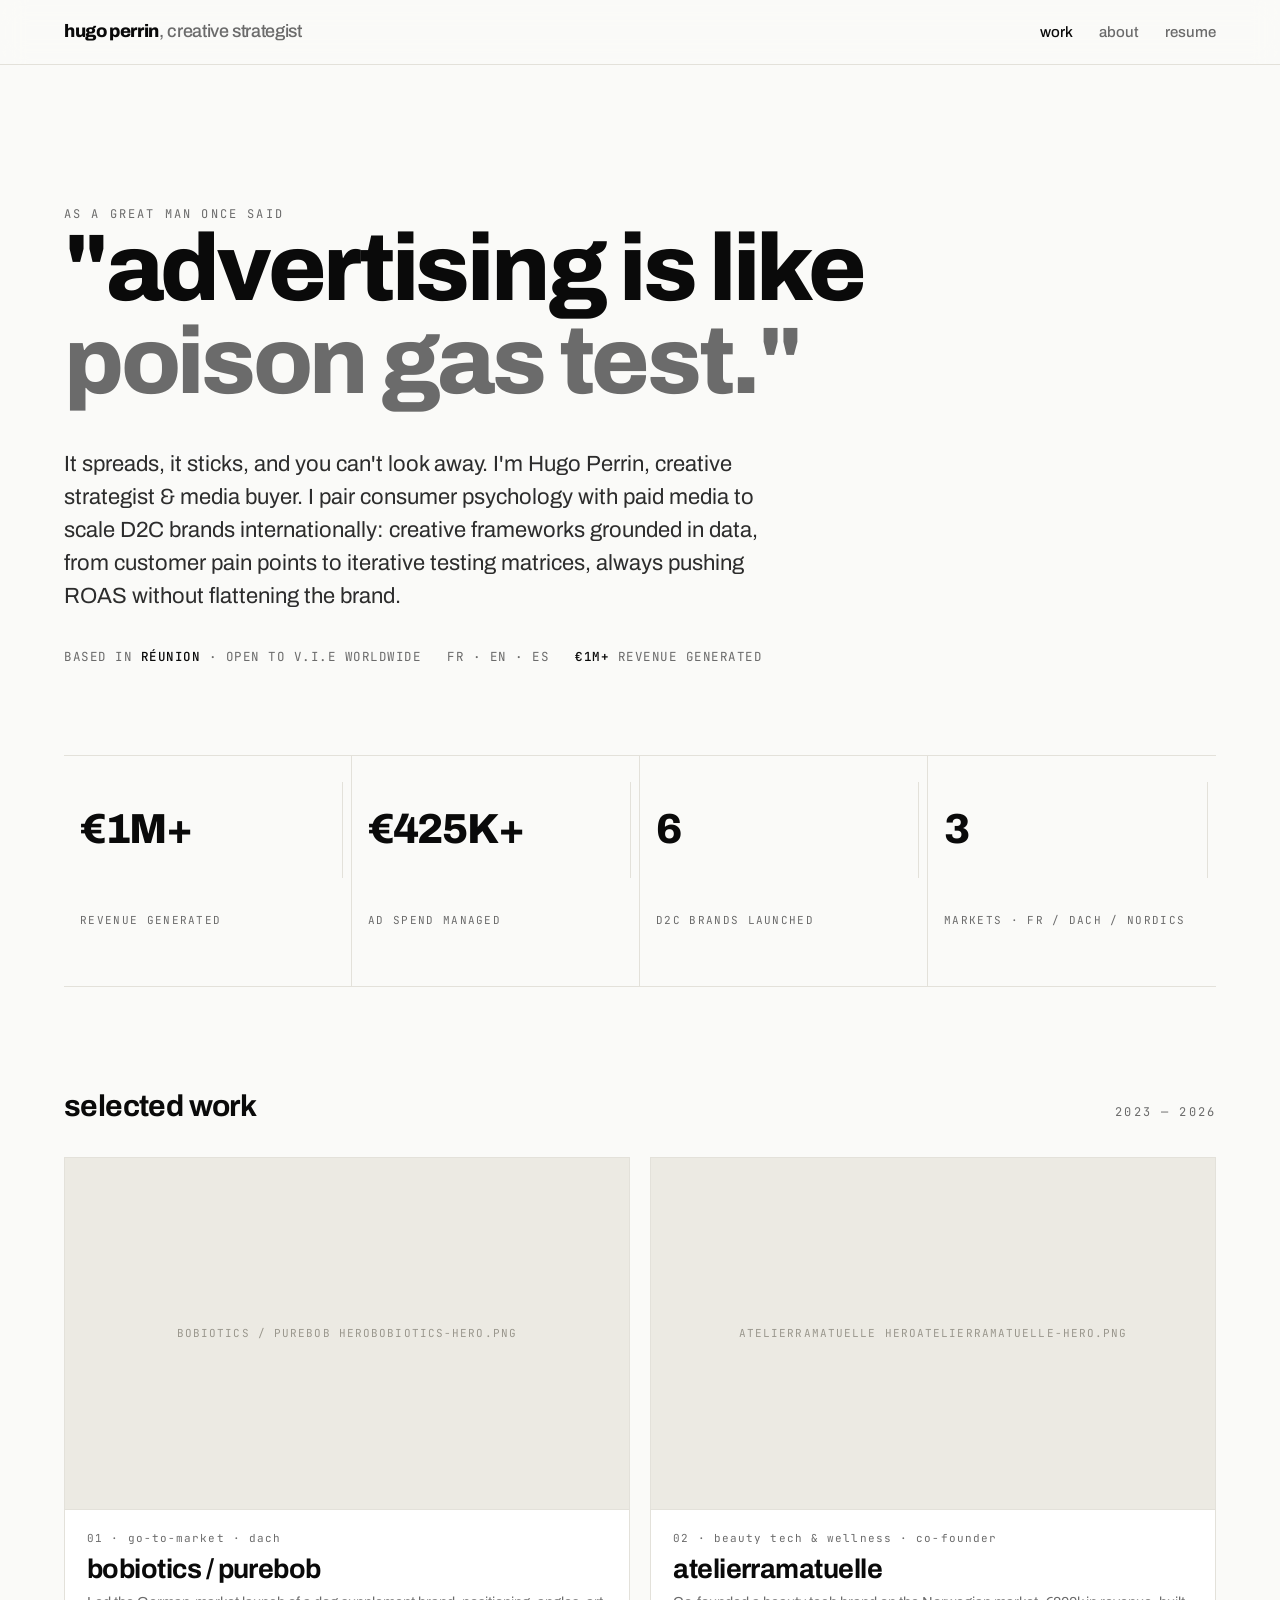
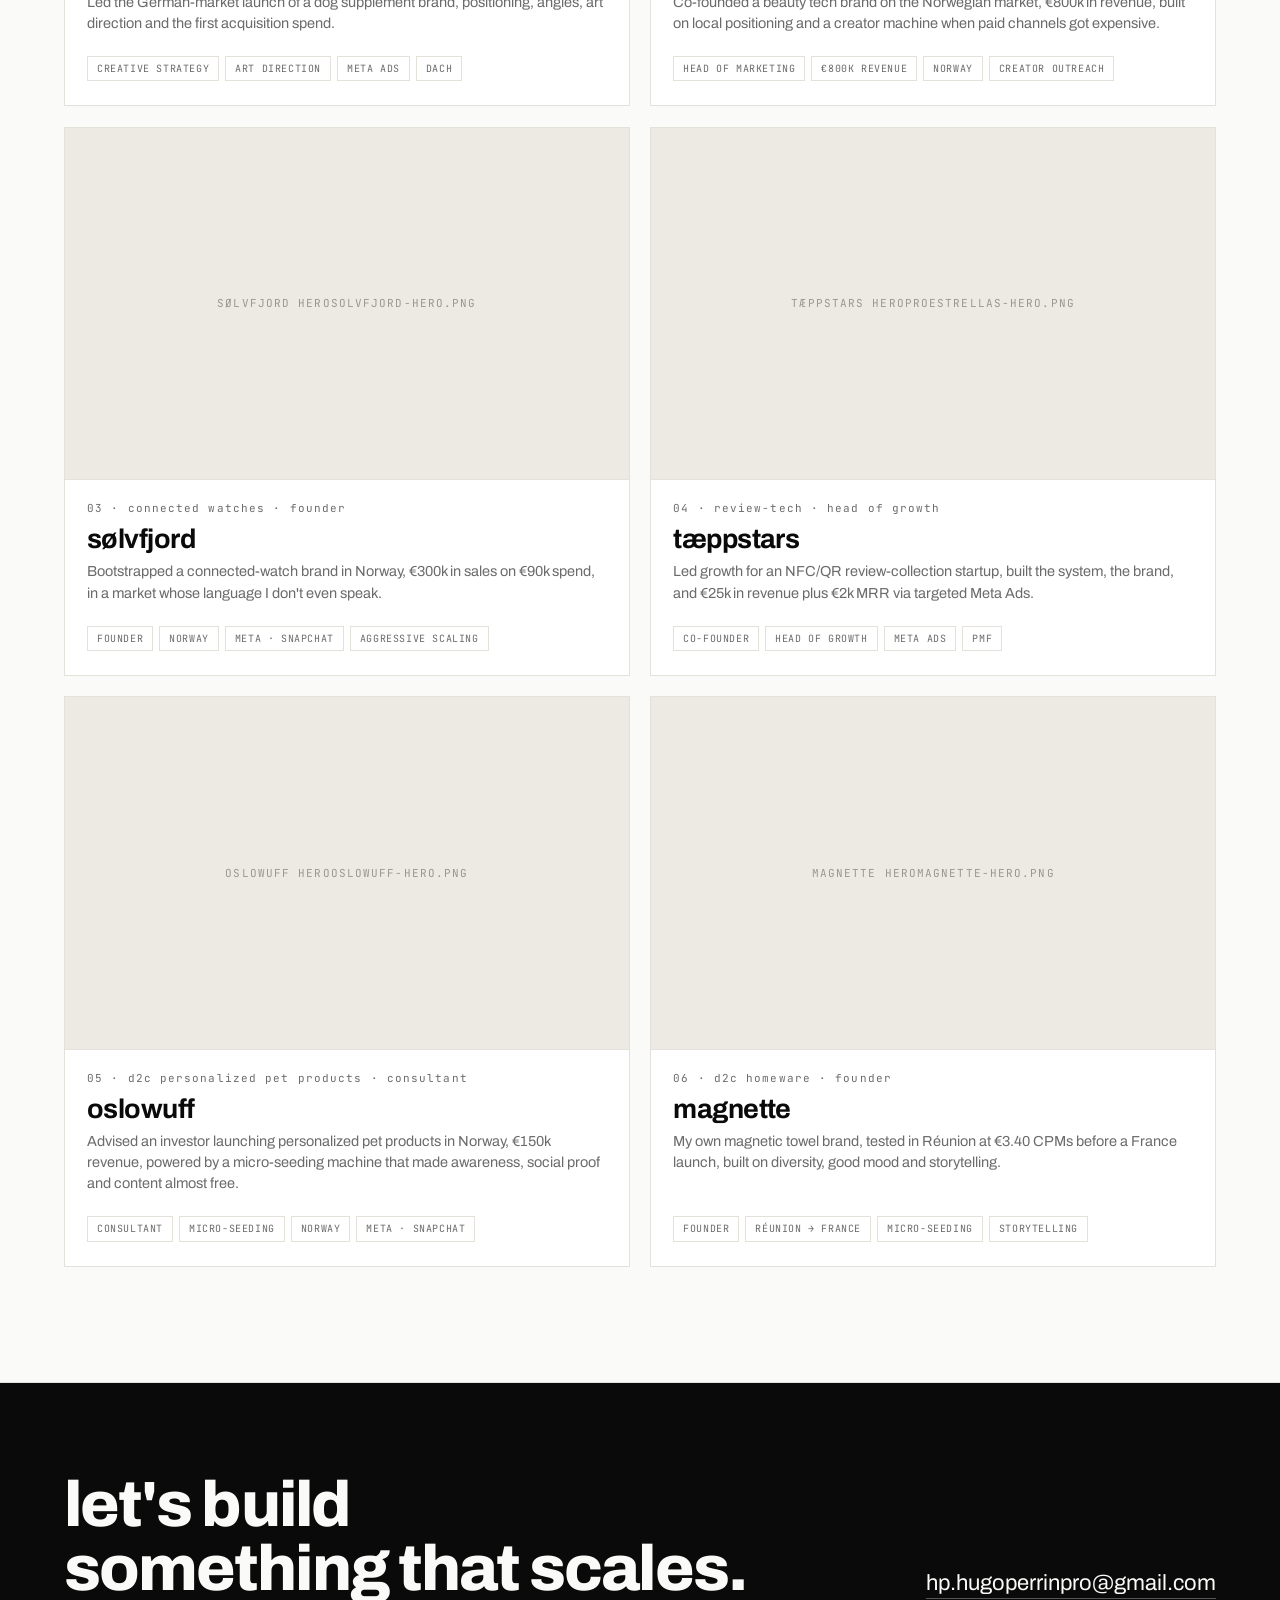
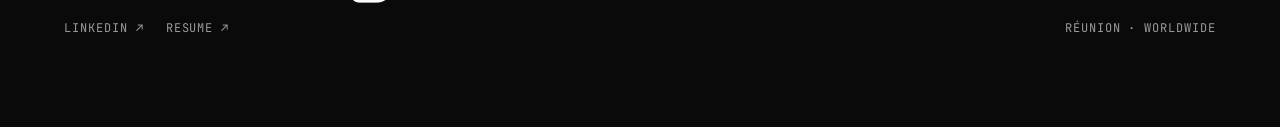
==== index.html @ 1e7cc7c2 "update index title" ====
<!DOCTYPE html>
<html lang="en">
<head>
<meta charset="UTF-8" />
<meta name="viewport" content="width=device-width, initial-scale=1" />
<title>hugo perrin, creative strategist</title>
<meta name="description" content="Hugo Perrin is a creative strategist and media buyer scaling D2C brands internationally, psychology-driven creative, paid social, and conversion." />
<link rel="preconnect" href="https://fonts.googleapis.com" />
<link rel="preconnect" href="https://fonts.gstatic.com" crossorigin />
<link href="https://fonts.googleapis.com/css2?family=Archivo:wght@400;500;600;700;800;900&family=Archivo+Narrow:wght@400;500;600;700&family=JetBrains+Mono:wght@400;500&display=swap" rel="stylesheet" />
<style>
  :root{
    --ink:#0a0a0a;
    --paper:#fafaf8;
    --white:#ffffff;
    --grey:#6b6b6b;
    --line:#e3e1da;
    --stone:#eceae3;
    --maxw:1280px;
    --pad:clamp(20px,5vw,72px);
  }
  *{box-sizing:border-box;margin:0;padding:0}
  html{scroll-behavior:smooth;-webkit-text-size-adjust:100%}
  body{
    background:var(--paper);
    color:var(--ink);
    font-family:'Archivo',system-ui,sans-serif;
    font-size:17px;
    line-height:1.55;
    -webkit-font-smoothing:antialiased;
    overflow-x:hidden;
  }
  a{color:inherit;text-decoration:none}
  img{display:block;max-width:100%}
  ::selection{background:var(--ink);color:var(--paper)}

  /* ---------- nav ---------- */
  header{
    position:sticky;top:0;z-index:50;
    background:rgba(250,250,248,.82);
    backdrop-filter:saturate(180%) blur(12px);
    border-bottom:1px solid var(--line);
  }
  nav{
    max-width:var(--maxw);margin:0 auto;
    padding:18px var(--pad);
    display:flex;align-items:baseline;justify-content:space-between;gap:24px;
  }
  .brand{
    font-weight:800;font-size:18px;letter-spacing:-.02em;text-transform:lowercase;
  }
  .brand span{color:var(--grey);font-weight:500}
  .navlinks{display:flex;gap:26px;font-size:15px;text-transform:lowercase;font-weight:500}
  .navlinks a{position:relative;color:var(--grey);transition:color .2s}
  .navlinks a:hover,.navlinks a.active{color:var(--ink)}
  .navlinks a::after{
    content:"";position:absolute;left:0;bottom:-4px;height:1.5px;width:0;background:var(--ink);transition:width .25s ease;
  }
  .navlinks a:hover::after{width:100%}

  /* ---------- shell ---------- */
  main{max-width:var(--maxw);margin:0 auto;padding:0 var(--pad)}
  .view{display:none;animation:fade .5s ease}
  .view.active{display:block}
  @keyframes fade{from{opacity:0;transform:translateY(8px)}to{opacity:1;transform:none}}

  .eyebrow{
    font-family:'JetBrains Mono',monospace;font-size:12px;letter-spacing:.18em;
    text-transform:uppercase;color:var(--grey);
  }

  /* ---------- home hero ---------- */
  .hero{padding:clamp(56px,11vw,140px) 0 clamp(40px,7vw,90px)}
  .hero h1{
    font-size:clamp(38px,7.4vw,104px);
    line-height:.98;letter-spacing:-.035em;font-weight:800;
    text-transform:lowercase;max-width:18ch;
  }
  .hero h1 em{font-style:normal;color:var(--grey)}
  .hero .sub{
    margin-top:clamp(24px,3vw,40px);max-width:54ch;
    font-size:clamp(17px,1.9vw,22px);color:#2c2c2c;line-height:1.5;font-weight:400;
  }
  .hero .meta{
    margin-top:34px;display:flex;flex-wrap:wrap;gap:10px 26px;
    font-family:'JetBrains Mono',monospace;font-size:12.5px;letter-spacing:.04em;color:var(--grey);
    text-transform:uppercase;
  }
  .hero .meta b{color:var(--ink);font-weight:500}

  /* ---------- stat band ---------- */
  .band{
    border-top:1px solid var(--line);border-bottom:1px solid var(--line);
    display:grid;grid-template-columns:repeat(4,1fr);
    margin:0 0 clamp(48px,8vw,96px);
  }
  .band div{padding:26px 8px 28px;border-right:1px solid var(--line)}
  .band div:last-child{border-right:0}
  .band .n{font-size:clamp(26px,3.4vw,42px);font-weight:800;letter-spacing:-.03em;line-height:1}
  .band .l{margin-top:8px;font-family:'JetBrains Mono',monospace;font-size:11px;letter-spacing:.12em;text-transform:uppercase;color:var(--grey)}
  @media(max-width:720px){.band{grid-template-columns:repeat(2,1fr)}.band div:nth-child(2){border-right:0}}

  /* ---------- work grid ---------- */
  .work-head{display:flex;align-items:baseline;justify-content:space-between;margin-bottom:28px;gap:20px;flex-wrap:wrap}
  .work-head h2{font-size:clamp(22px,3vw,30px);font-weight:700;text-transform:lowercase;letter-spacing:-.02em}
  .grid{
    display:grid;grid-template-columns:repeat(2,1fr);gap:clamp(14px,1.6vw,22px);
    padding-bottom:clamp(60px,9vw,120px);
  }
  .tile{
    position:relative;border:1px solid var(--line);background:var(--white);
    padding:0;overflow:hidden;cursor:pointer;transition:transform .35s cubic-bezier(.2,.7,.2,1),background .35s,color .35s,border-color .35s;
    display:flex;flex-direction:column;min-height:300px;
  }
  .tile:hover{background:var(--ink);color:var(--paper);transform:translateY(-4px);border-color:var(--ink)}
  .tile .thumb{
    aspect-ratio:16/10;width:100%;background:var(--stone);
    display:flex;align-items:center;justify-content:center;position:relative;overflow:hidden;
    border-bottom:1px solid var(--line);transition:border-color .35s;
  }
  .tile:hover .thumb{border-color:#222}
  .tile .thumb .ph{
    font-family:'JetBrains Mono',monospace;font-size:11px;letter-spacing:.1em;color:#9a978d;text-transform:uppercase;text-align:center;padding:14px;
  }
  .tile .thumb img{width:100%;height:100%;object-fit:cover}
  .tile .body{padding:20px 22px 24px;display:flex;flex-direction:column;gap:8px;flex:1}
  .tile .num{font-family:'JetBrains Mono',monospace;font-size:11px;letter-spacing:.1em;color:var(--grey);transition:color .35s}
  .tile:hover .num{color:#9a9a9a}
  .tile h3{font-size:clamp(20px,2.4vw,27px);font-weight:700;letter-spacing:-.02em;text-transform:lowercase;line-height:1.05}
  .tile p{font-size:14.5px;color:var(--grey);transition:color .35s;line-height:1.45}
  .tile:hover p{color:#bdbdbd}
  .tile .tags{margin-top:auto;display:flex;flex-wrap:wrap;gap:6px;padding-top:14px}
  .tile .tags span{
    font-family:'JetBrains Mono',monospace;font-size:10px;letter-spacing:.06em;text-transform:uppercase;
    border:1px solid var(--line);padding:4px 9px;color:var(--grey);transition:border-color .35s,color .35s;
  }
  .tile:hover .tags span{border-color:#3a3a3a;color:#cfcfcf}
  .tile .arrow{position:absolute;top:16px;right:18px;font-size:18px;opacity:0;transform:translate(-4px,4px);transition:.3s}
  .tile:hover .arrow{opacity:1;transform:none}
  @media(max-width:680px){.grid{grid-template-columns:1fr}}

  /* ---------- case study ---------- */
  .case{padding-top:clamp(28px,5vw,56px)}
  .back{font-family:'JetBrains Mono',monospace;font-size:12px;letter-spacing:.08em;text-transform:uppercase;color:var(--grey);display:inline-flex;gap:8px;align-items:center;margin-bottom:clamp(28px,4vw,48px)}
  .back:hover{color:var(--ink)}
  .case-tag{font-family:'JetBrains Mono',monospace;font-size:12px;letter-spacing:.16em;text-transform:uppercase;color:var(--grey)}
  .case h1{
    font-size:clamp(32px,5.6vw,72px);line-height:1.02;letter-spacing:-.03em;font-weight:800;
    text-transform:lowercase;margin:14px 0 0;max-width:20ch;
  }
  .case .lede{margin-top:24px;max-width:60ch;font-size:clamp(18px,2.1vw,23px);color:#2c2c2c;line-height:1.5}
  .plink{
    display:inline-block;font-weight:600;font-size:16px;text-transform:lowercase;letter-spacing:-.01em;
    border-bottom:1.5px solid var(--ink);padding-bottom:2px;transition:opacity .2s;
  }
  .plink:hover{opacity:.55}

  .case-hero{
    margin:clamp(36px,5vw,64px) 0;aspect-ratio:16/8;width:100%;
    background:var(--stone);border:1px solid var(--line);
    display:flex;align-items:center;justify-content:center;overflow:hidden;
  }
  .case-hero img{width:100%;height:100%;object-fit:cover}

  .facts{
    display:grid;grid-template-columns:1fr 1fr;gap:0;
    border-top:1px solid var(--ink);border-bottom:1px solid var(--ink);
    margin-bottom:clamp(40px,6vw,72px);
  }
  .facts .col{padding:28px 0}
  .facts .col:first-child{border-right:1px solid var(--line);padding-right:32px}
  .facts .col:last-child{padding-left:32px}
  .facts h4{font-family:'JetBrains Mono',monospace;font-size:11px;letter-spacing:.14em;text-transform:uppercase;color:var(--grey);margin-bottom:14px}
  .facts ul{list-style:none;display:flex;flex-direction:column;gap:9px}
  .facts li{font-size:16px;font-weight:500;padding-left:18px;position:relative}
  .facts li::before{content:"·";position:absolute;left:0;color:var(--grey)}
  @media(max-width:640px){
    .facts{grid-template-columns:1fr}
    .facts .col:first-child{border-right:0;border-bottom:1px solid var(--line);padding-right:0}
    .facts .col:last-child{padding-left:0}
  }

  .block{margin-bottom:clamp(44px,6vw,80px);max-width:74ch}
  .block .eyebrow{display:block;margin-bottom:16px}
  .block h2{font-size:clamp(24px,3.2vw,38px);font-weight:700;letter-spacing:-.02em;text-transform:lowercase;line-height:1.08;margin-bottom:18px;max-width:22ch}
  .block p{font-size:17px;color:#2f2f2f;margin-bottom:15px;line-height:1.62}
  .block p:last-child{margin-bottom:0}

  .pull{
    font-size:clamp(24px,3.6vw,44px);font-weight:800;letter-spacing:-.025em;line-height:1.08;
    text-transform:lowercase;margin:clamp(36px,5vw,64px) 0;max-width:24ch;
  }
  .pull .hl{background:linear-gradient(transparent 62%, #e7e3d6 62%)}
  .pull .pnote{display:block;margin-top:16px;font-family:'JetBrains Mono',monospace;font-size:12px;font-weight:400;letter-spacing:.06em;color:var(--grey);text-transform:lowercase}

  .metrics{
    display:grid;grid-template-columns:repeat(3,1fr);gap:0;margin:clamp(36px,5vw,64px) 0;
    border-top:1px solid var(--line);border-bottom:1px solid var(--line);
  }
  .metrics div{padding:30px 6px;border-right:1px solid var(--line)}
  .metrics div:last-child{border-right:0}
  .metrics .n{font-size:clamp(28px,4vw,52px);font-weight:800;letter-spacing:-.03em;line-height:1}
  .metrics .l{margin-top:10px;font-family:'JetBrains Mono',monospace;font-size:11px;letter-spacing:.1em;text-transform:uppercase;color:var(--grey)}
  @media(max-width:640px){.metrics{grid-template-columns:1fr}.metrics div{border-right:0;border-bottom:1px solid var(--line)}.metrics div:last-child{border-bottom:0}}

  /* media gallery */
  .gallery{display:grid;gap:clamp(12px,1.4vw,18px);margin:clamp(32px,4vw,56px) 0}
  .g2{grid-template-columns:1fr 1fr}
  .g3{grid-template-columns:repeat(3,1fr)}
  @media(max-width:640px){.g2,.g3{grid-template-columns:1fr}}

  /* creative sliders */
  .slider{margin:clamp(28px,4vw,48px) 0}
  .shead{display:flex;align-items:center;justify-content:space-between;margin-bottom:14px;gap:16px}
  .snav{display:flex;gap:8px}
  .snav button{
    width:38px;height:38px;border:1px solid var(--ink);background:transparent;color:var(--ink);
    font-size:16px;cursor:pointer;transition:background .2s,color .2s;line-height:1;
  }
  .snav button:hover{background:var(--ink);color:var(--paper)}
  .strack{
    display:flex;gap:clamp(12px,1.4vw,18px);overflow-x:auto;
    scroll-snap-type:x mandatory;scrollbar-width:none;-ms-overflow-style:none;
    padding-bottom:4px;
  }
  .strack::-webkit-scrollbar{display:none}
  .strack .slot{flex:0 0 auto;scroll-snap-align:start;min-height:0}
  .strack .slot.vid{width:min(280px,72vw)}
  .strack .slot.sq{width:min(400px,80vw)}
  .strack .slot.r45{width:min(340px,76vw)}
  .strack .slot.wide{width:min(560px,86vw)}
  .slot{
    background:var(--stone);border:1px solid var(--line);position:relative;overflow:hidden;
    display:flex;align-items:center;justify-content:center;min-height:200px;
  }
  .slot.vid{aspect-ratio:9/16}
  .slot.sq{aspect-ratio:1/1}
  .slot.r45{aspect-ratio:4/5}
  .slot.wide{aspect-ratio:16/9}
  .slot img,.slot video{width:100%;height:100%;object-fit:cover}
  .slot .ph{text-align:center;padding:18px;font-family:'JetBrains Mono',monospace;font-size:11px;letter-spacing:.08em;color:#908d83;text-transform:uppercase;line-height:1.6}
  .slot .ph .tag{display:inline-block;margin-top:10px;border:1px solid #cfccc2;padding:4px 10px;color:#7d7a70;border-radius:0}
  .slot .ph .play{font-size:30px;display:block;margin-bottom:6px;color:#b7b4aa}

  .quote{
    border-left:2px solid var(--ink);padding:6px 0 6px 26px;margin:clamp(32px,4vw,56px) 0;max-width:60ch;
    font-size:clamp(19px,2.3vw,26px);font-weight:600;letter-spacing:-.01em;line-height:1.32;font-style:italic;
  }
  .quote cite{display:block;margin-top:14px;font-style:normal;font-size:13px;font-weight:500;color:var(--grey);font-family:'JetBrains Mono',monospace;letter-spacing:.06em;text-transform:uppercase}

  .casenav{
    display:flex;justify-content:space-between;gap:16px;border-top:1px solid var(--line);
    padding:clamp(32px,4vw,52px) 0 clamp(56px,8vw,96px);margin-top:clamp(24px,4vw,48px);
  }
  .casenav a{font-weight:600;text-transform:lowercase;letter-spacing:-.01em;font-size:clamp(18px,2.4vw,26px);color:var(--grey);transition:color .2s}
  .casenav a:hover{color:var(--ink)}
  .casenav .lbl{display:block;font-family:'JetBrains Mono',monospace;font-size:10px;letter-spacing:.12em;text-transform:uppercase;color:var(--grey);margin-bottom:6px}
  .casenav a:last-child{text-align:right}

  /* ---------- about ---------- */
  .about{padding:clamp(40px,7vw,90px) 0 clamp(60px,9vw,120px);display:grid;grid-template-columns:1.4fr 1fr;gap:clamp(32px,6vw,80px)}
  @media(max-width:820px){.about{grid-template-columns:1fr}}
  .about h1{font-size:clamp(30px,5vw,58px);line-height:1.04;letter-spacing:-.03em;font-weight:800;text-transform:lowercase;margin-bottom:28px}
  .about p{font-size:17.5px;color:#2c2c2c;margin-bottom:16px;line-height:1.62;max-width:60ch}
  .about .side{font-family:'Archivo Narrow',sans-serif}
  .about .side h4{font-family:'JetBrains Mono',monospace;font-size:11px;letter-spacing:.14em;text-transform:uppercase;color:var(--grey);margin:26px 0 12px;border-top:1px solid var(--line);padding-top:18px}
  .about .side ul{list-style:none}
  .about .side li{font-size:15.5px;padding:5px 0;color:#2c2c2c;display:flex;justify-content:space-between;gap:12px}
  .about .side li span{color:var(--grey);font-size:13px}
  .portrait{aspect-ratio:4/5;background:var(--stone);border:1px solid var(--line);margin-bottom:20px;display:flex;align-items:center;justify-content:center}
  .portrait .ph{font-family:'JetBrains Mono',monospace;font-size:11px;letter-spacing:.08em;color:#908d83;text-transform:uppercase;text-align:center;padding:18px}

  /* ---------- footer ---------- */
  footer{border-top:1px solid var(--line);background:var(--ink);color:var(--paper)}
  .foot{max-width:var(--maxw);margin:0 auto;padding:clamp(48px,7vw,90px) var(--pad);display:flex;justify-content:space-between;align-items:flex-end;gap:30px;flex-wrap:wrap}
  .foot h3{font-size:clamp(30px,5vw,64px);font-weight:800;letter-spacing:-.03em;text-transform:lowercase;line-height:1}
  .foot a.mail{font-size:clamp(16px,2vw,22px);border-bottom:1px solid #555;padding-bottom:3px}
  .foot a.mail:hover{border-color:var(--paper)}
  .foot .fl{display:flex;gap:22px;font-family:'JetBrains Mono',monospace;font-size:12px;letter-spacing:.08em;text-transform:uppercase;color:#9a9a9a;margin-top:18px}
  .foot .fl a:hover{color:var(--paper)}
  .foot .col2{text-align:right}
  @media(max-width:600px){.foot .col2{text-align:left}}

  /* reveal */
  .reveal{opacity:0;transform:translateY(18px);transition:opacity .7s ease,transform .7s cubic-bezier(.2,.7,.2,1)}
  .reveal.in{opacity:1;transform:none}
  @media(prefers-reduced-motion:reduce){*{animation:none!important;transition:none!important}.reveal{opacity:1;transform:none}}
  :focus-visible{outline:2px solid var(--ink);outline-offset:3px}
</style>
</head>
<body>
<header>
  <nav>
    <a class="brand" href="#" data-go="home">hugo perrin<span>, creative strategist</span></a>
    <div class="navlinks">
      <a href="#" data-go="home" class="active">work</a>
      <a href="#" data-go="about">about</a>
      <a href="#" data-go="resume">resume</a>
    </div>
  </nav>
</header>

<main>
  <!-- ============ HOME ============ -->
  <section class="view active" id="home">
    <div class="hero">
      <p class="eyebrow reveal">as a great man once said</p>
      <h1 class="reveal">"advertising is like <em>poison gas test."</em></h1>
      <p class="sub reveal">It spreads, it sticks, and you can't look away. I'm Hugo Perrin, creative strategist & media buyer. I pair consumer psychology with paid media to scale D2C brands internationally: creative frameworks grounded in data, from customer pain points to iterative testing matrices, always pushing ROAS without flattening the brand.</p>
      <div class="meta reveal">
        <span>based in <b>réunion</b> · open to v.i.e worldwide</span>
        <span>fr · en · es</span>
        <span><b>€1m+</b> revenue generated</span>
      </div>
    </div>

    <div class="band reveal">
      <div><div class="n">€1M+</div><div class="l">revenue generated</div></div>
      <div><div class="n">€425K+</div><div class="l">ad spend managed</div></div>
      <div><div class="n">6</div><div class="l">d2c brands launched</div></div>
      <div><div class="n">3</div><div class="l">markets · fr / dach / nordics</div></div>
    </div>

    <div class="work-head reveal">
      <h2>selected work</h2>
      <span class="eyebrow">2023 — 2026</span>
    </div>

    <div class="grid" id="tileGrid"><!-- tiles injected --></div>
  </section>

  <!-- ============ CASE STUDY ============ -->
  <section class="view" id="case">
    <div class="case" id="caseInner"><!-- injected --></div>
  </section>

  <!-- ============ ABOUT ============ -->
  <section class="view" id="about">
    <div class="about">
      <div>
        <p class="eyebrow reveal">about</p>
        <h1 class="reveal">hi, i'm hugo. i make brands impossible to scroll past.</h1>
        <p class="reveal">I'm a creative strategist and media buyer who pairs consumer psychology with performance marketing to scale D2C brands internationally. Across six brands I've generated more than a million euros in revenue and managed more than €425k in ad spend on Meta, TikTok and Snapchat.</p>
        <p class="reveal">My method starts with the customer, not the creative. I map stages of awareness, dig into frustration points, then build iterative test matrices that tell me which angle, hook and format actually move the number. From there I handle the full chain, art direction, scriptwriting, copy adaptation to local codes, tracking setup, and the media buying itself.</p>
        <p class="reveal">I've launched into the French, DACH and Nordic markets, built Shopify stores from scratch, and co-founded companies from idea to product-market fit. I'm a French citizen under 29, fully eligible for the V.I.E program, and I'm looking for a mission with real autonomy, real budgets, and real ownership, anywhere in the world.</p>
        <p class="reveal">Off duty, I'm the same person: I travel (launching brands in markets whose language I don't speak is a travel story in itself), I switch between three languages daily, and I chase sport and strong sensations. The appetite for calculated risk is not a metaphor, it's how I do media buying too.</p>
      </div>
      <aside class="side reveal">
        <div class="portrait"><img src="images/portrait.jpg" alt="Hugo Perrin" onerror="this.replaceWith(window.__phEl('replace with photo','portrait.jpg',false))"></div>
        <h4>toolkit</h4>
        <ul>
          <li>meta ads <span>expert</span></li>
          <li>tiktok / snapchat <span>advanced</span></li>
          <li>creative strategy <span>expert</span></li>
          <li>tracking · capi <span>advanced</span></li>
          <li>shopify · cro <span>expert</span></li>
          <li>adobe · capcut <span>advanced</span></li>
          <li>midjourney · ai <span>advanced</span></li>
        </ul>
        <h4>languages</h4>
        <ul>
          <li>french <span>native</span></li>
          <li>english <span>fluent</span></li>
          <li>spanish <span>fluent</span></li>
        </ul>
        <h4>off duty</h4>
        <ul>
          <li>travel <span>worldwide</span></li>
          <li>sport <span>daily</span></li>
          <li>strong sensations <span>always</span></li>
        </ul>
        <h4>looking for</h4>
        <ul>
          <li>creative strategist <span>senior</span></li>
          <li>media buyer <span>paid social</span></li>
          <li>growth / e-com <span>v.i.e</span></li>
        </ul>
      </aside>
    </div>
  </section>

  <!-- ============ RESUME ============ -->
  <section class="view" id="resume">
    <div class="case" style="padding-bottom:clamp(60px,9vw,120px)">
      <p class="eyebrow reveal" style="margin-top:clamp(28px,5vw,56px)">resume</p>
      <h1 class="reveal" style="margin-bottom:8px">experience.</h1>
      <p class="lede reveal">The short version below, and the machine-readable one as a PDF.</p>

      <div class="reveal" style="display:flex;flex-wrap:wrap;gap:14px;margin-top:28px">
        <a href="resume.pdf" download style="border:1px solid var(--ink);padding:13px 22px;font-weight:600;font-size:15px;text-transform:lowercase;transition:background .2s,color .2s" onmouseover="this.style.background='var(--ink)';this.style.color='var(--paper)'" onmouseout="this.style.background='transparent';this.style.color='var(--ink)'">download pdf resume ↓</a>
        <a href="mailto:hp.hugoperrinpro@gmail.com" style="border:1px solid var(--line);padding:13px 22px;font-size:15px;color:var(--grey)">hp.hugoperrinpro@gmail.com</a>
        <a href="https://www.linkedin.com" target="_blank" rel="noopener" style="border:1px solid var(--line);padding:13px 22px;font-size:15px;color:var(--grey)">linkedin ↗</a>
      </div>

      <div id="resumeList" style="margin-top:clamp(36px,5vw,64px)"></div>

      <h2 style="font-size:clamp(22px,3vw,30px);font-weight:700;text-transform:lowercase;letter-spacing:-.02em;border-top:1px solid var(--ink);padding-top:28px;margin-top:24px">education</h2>
      <div class="facts" style="border-top:0;margin-top:18px">
        <div class="col">
          <h4>e-commerce mentoring · 2022–2023</h4>
          <p style="font-size:15.5px;color:#2f2f2f">Market research, competitive analysis and e-commerce strategy under an entrepreneur's guidance.</p>
        </div>
        <div class="col">
          <h4>bsc chemistry · 2018–2021</h4>
          <p style="font-size:15.5px;color:#2f2f2f">Université de La Réunion. Analytical rigor that still shapes how I read data.</p>
        </div>
      </div>
    </div>
  </section>
</main>

<footer>
  <div class="foot">
    <div>
      <h3>let's build<br/>something that scales.</h3>
      <div class="fl">
        <a href="https://www.linkedin.com" target="_blank" rel="noopener">linkedin ↗</a>
        <a href="#" data-go="resume">resume ↗</a>
      </div>
    </div>
    <div class="col2">
      <a class="mail" href="mailto:hp.hugoperrinpro@gmail.com">hp.hugoperrinpro@gmail.com</a>
      <div class="fl" style="justify-content:flex-end">
        <span>réunion · worldwide</span>
      </div>
    </div>
  </div>
</footer>

<script>
/* ---------------- DATA ---------------- */
const PROJECTS = [
  {
    id:"bobiotics",
    hero:"bobiotics-hero.png",
    imgFirst:true,
    imgRatio:"45",
    name:"bobiotics / purebob",
    tag:"go-to-market · dach",
    period:"mar 2026 — jun 2026",
    card:"Led the German-market launch of a dog supplement brand, positioning, angles, art direction and the first acquisition spend.",
    tags:["creative strategy","art direction","meta ads","dach"],
    role:["positioning & go-to-market","creative angles & scriptwriting","full art direction","copy adaptation (dach codes)","initial media buying"],
    deliverables:["market positioning","static & video ad creative","comparison-ad framework","localized copy (de / nl)","acquisition launch"],
    lede:"A clinically-formulated dog supplement brand had a strong product and zero foothold in Germany. I built the go-to-market that turned it into a market it could actually sell into.",
    problem:["Bobiotics makes anti-itch & allergy supplements for dogs, a category dominated by prescription drugs like Apoquel and cortisone. Entering the DACH and Benelux markets, the brand had a credible, vet-developed product but no positioning, no creative system and no acquisition engine.","The challenge wasn't awareness of the problem, every owner of an itchy dog knows the pain. It was convincing them that a natural supplement could replace what their vet prescribes."],
    insight:["The market was worth the fight: Germany is Europe's largest pet market, roughly 21% of households own a dog, and pet supplements are one of the fastest-growing segments, around 7-9% a year in value. The demand existed; the natural-alternative positioning didn't.","Dog owners weren't shopping for ingredients, they were exhausted by the cycle of expensive vet visits, side effects, and symptoms that always came back. The real lever was reframing the choice: not 'supplement vs. Nothing', but 'natural root-cause fix vs. Aggressive chemistry that only masks symptoms'.","That reframe became the spine of the whole creative system, most visibly in the comparison ads positioning Bobiotics directly against Apoquel and cortisone."],
    pull:"i positioned a supplement as <span class='hl'>the natural alternative to aggressive chemistry</span>, not as a 'nice to have'.",
    strategy:["I defined the positioning, then built a creative matrix across angles: the comparison play (vs. Apoquel / cortisone), the mechanism story (gut health → less itching), and the emotional relief angle (an owner who finally stopped worrying).","I handled full art direction on the visuals, adapted every line of copy to DACH and Dutch cultural codes, and deployed the initial acquisition budget to find the angles that scaled."],
    quote:{t:"Finally no more worrying about the constant scratching. The formula is vet-developed and actually affordable.",c:"Ad concept, testimonial angle, de market"},
    media:[
      {type:"video",url:"https://cdn.shopify.com/videos/c/o/v/b562e1a13408421ba2bfb1c995dfc2a6.mp4",label:"video creative 1",note:"video creative #1"},
      {type:"video",url:"https://cdn.shopify.com/videos/c/o/v/ba2e9b2903b842459b328be8d8649729.mp4",label:"video creative 2",note:"video creative #2"},
      {type:"video",file:"bobiotics-video-1.mp4",label:"Nowheretochange2-tu.mp4",note:"hook / pas video ad"},
      {type:"video",file:"bobiotics-video-2.mp4",label:"Pawcastv1-Full.mp4",note:"podcast-style ugc ad"},
      {type:"video",file:"bobiotics-video-3.mp4",label:"Animation Ad v2 h2.mp4",note:"motion / animation ad"},
      {type:"img",file:"bobiotics-1.png",label:"2302Comparison3.png",note:"comparison ad, vs cortisone (de)"},
      {type:"img",file:"bobiotics-2.png",label:"2302Comparison1-169.png",note:"comparison ad, vs apoquel (de)"},
      {type:"img",file:"bobiotics-3.png",label:"ComparisonSquare.png",note:"fresh-dry vs standard kibble"},
      {type:"img",file:"bobiotics-4.png",label:"Screenshot 10.00.21.png",note:"testimonial creative (de)"},
      {type:"img",file:"bobiotics-5.png",label:"Screenshot 10.01.05.png",note:"anti-itch benefits (nl)"},
      {type:"img",file:"bobiotics-6.png",label:"Westie.png",note:"key visual"}
    ],
    metrics:[["dach","market entry"],["3","core angles tested"],["full","art direction"]]
  },
  {
    id:"atelierramatuelle",
    hero:"atelierramatuelle-hero.png",
    name:"atelierramatuelle",
    tag:"beauty tech & wellness · co-founder",
    period:"jul 2023 — oct 2024",
    card:"Co-founded a beauty tech brand on the Norwegian market, €800k in revenue, built on local positioning and a creator machine when paid channels got expensive.",
    tags:["head of marketing","€800k revenue","norway","creator outreach"],
    role:["head of marketing & co-founder","norwegian market positioning","creator outreach & management","full-funnel paid social","awareness-based testing matrix"],
    deliverables:["brand & creative system","€300k+ paid social across 3 platforms","structured creator outreach operation","€30k influence campaigns","ugc sourcing pipeline"],
    lede:"I co-founded a beauty tech brand on the Norwegian market, hair styling electronics, massage devices and beauty accessories, and took it from an idea to €800k in revenue. When paid channels got expensive, I built the acquisition machine that didn't depend on them.",
    problem:["Paid social is a rising-cost game: every quarter the same euro buys less attention. And beauty tech is demo-driven, a curling hot-air dryer or a lighted makeup case has to be seen working to be wanted, which makes creative expensive to produce and competition fierce on every impression.","The challenge: how do you keep scaling when your main acquisition channels become expensive? We had to find acquisition methods that earned attention instead of renting it."],
    insight:["The market fundamentals were on our side: Norwegian online shoppers are among the world's biggest spenders, roughly €2,470 a year on average, and the 30-45 age bracket is the most active online buying group in the country. Exactly the beauty tech target.","The Norwegian beauty shelf splits in two: global premium imports at premium prices, or faceless drugstore products. Nobody owned the middle, a genuinely Norwegian, affordable option. That positioning became our edge: we weren't trying to outperform other brands creative-for-creative, we were the local, accessible choice in a market of expensive imports.","And our products were made for demonstration: a hair dryer with rotating sticks that curls as it dries, massage devices you can feel through the screen, a makeup case that lights up when it opens. Creators showing them at home, in Norwegian, made the positioning credible in a way no polished import campaign could imitate."],
    pull:"we didn't out-shout the big brands, we positioned as <span class='hl'>the affordable norwegian brand</span> they couldn't be.",
    strategy:["The catalog was deliberately demo-first: our top 3, the curling hair dryer, the massage device, and the lighted mirror makeup case, carried the brand, while we diversified around them with wigs, korean masks and makeup accessories to test new segments.","I built a structured creator outreach operation, identifying, contacting and managing Norwegian creators as a real acquisition channel, with briefs, deadlines and performance follow-up. €30k on influence campaigns plus continuous UGC sourcing. Paid stayed disciplined: my awareness-based testing matrix on Meta, TikTok and Snapchat kept the €300k+ budget accountable, the local positioning gave the ads their angle, creators gave them their proof, the matrix scaled what worked."],
    quote:{t:"€28,000 on Black Friday 2023 alone.",c:"AtelierRamatuelle, peak trading day"},
    media:[
      {type:"video",url:"https://cdn.shopify.com/videos/c/o/v/422aeef4762543b78379c34942121345.mp4",label:"video creative 1",note:"video creative #1"},
      {type:"video",url:"https://cdn.shopify.com/videos/c/o/v/e907e5a6ed534c9e9d2a4465d9448f72.mp4",label:"video creative 2",note:"video creative #2"},
      {type:"video",url:"https://cdn.shopify.com/videos/c/o/v/569798b85df745219343682a3ab40a63.mov",label:"video creative 3",note:"video creative #3"},
      {type:"video",url:"https://cdn.shopify.com/videos/c/o/v/a54a90c4521f4c4692f0f96245b2bcac.mp4",label:"video creative 4",note:"video creative #4"},
      {type:"img",file:"atelierramatuelle-1.png",label:"atelierramatuelle-1.png",note:"image creative #1"},
      {type:"img",file:"atelierramatuelle-2.png",label:"atelierramatuelle-2.png",note:"image creative #2"},
      {type:"img",file:"atelierramatuelle-3.png",label:"atelierramatuelle-3.png",note:"image creative #3"}
    ],
    metrics:[["€800K","revenue"],["€300K+","ad spend managed"],["€28K","black friday 2023"]]
  },
  {
    id:"solvfjord",
    hero:"solvfjord-hero.png",
    name:"sølvfjord",
    tag:"connected watches · founder",
    period:"feb 2023 — feb 2024",
    card:"Bootstrapped a connected-watch brand in Norway, €300k in sales on €90k spend, in a market whose language I don't even speak.",
    tags:["founder","norway","meta · snapchat","aggressive scaling"],
    role:["founder & creative strategist","market research & positioning","shopify store build","meta & snapchat acquisition","aggressive budget scaling"],
    deliverables:["norwegian market analysis","3 audience-specific product lines","localized store & copy (no)","image + short video ad system","klarna payment integration"],
    lede:"I bootstrapped a connected-watch brand in Norway on Meta and Snapchat ads, validating product-market fit, three audiences deep, in a market whose language I don't speak. €300k in sales on €90k of spend.",
    problem:["Global competition in connected watches gets fiercer every year, so positioning was everything. How do you find buyers for smartwatches when giants own the category? And how do you build a brand for customers you can't even talk to in their own language?","The market itself was the first strategic decision. Norway wasn't random: very few Norwegians have a shopping mall within 30 minutes of home, so most buying happens online, Norwegian online shoppers spend roughly €2,470 a year on average, among the highest in the world, with near-total internet penetration. Purchasing power per capita is among the world's strongest, the Norwegian krone was weak against the euro at the time, and after a full market analysis, I found no properly Norwegian smartwatch brand. A gap.","The language barrier turned out to be smaller than feared: Norwegian consumers are factual. Unlike French brands that lean on wordplay and humor, literal machine translations were enough to carry the message."],
    insight:["Product-market fit didn't come from one product, it came from three distinct audiences, each validated separately. Indestructible watches for adventurers and DIY-ers ('finally a watch that survives everything'). Kids' watches for parents who want a simple way to stay in touch with their children. And watches with built-in earbuds for young, sporty buyers who want to run without their phone.","The earbud watches brought genuine innovation to the market, the wow effect did real work. Adding Klarna (pay-in-installments) removed the last friction on a high-ticket impulse buy. And for the kids' line, simply testing image ads was enough to expose real, unserved demand."],
    pull:"i validated three product-market fits in a language i don't speak, with <span class='hl'>image ads that answer a problem.</span>",
    strategy:["The method was deliberately simple: validate each product-market fit with image ads that speak directly to one audience and one problem, backed by short videos showing the product in action. No overproduction, just message-market match.","I adapted the payment stack to the market (Klarna installments), launched on a small Meta Ads budget, and read the signals fast. The media buying was aggressive by design: the moment performance showed up, I doubled the budget, then multiplied it by 10 to ride the wave while it lasted."],
    quote:{t:"€8,000 in a single day, and a 10x ROAS held for several days straight in testing. That's the clearest scaling signal you can get.",c:"Sølvfjord, peak performance, Meta Ads"},
    media:[
      {type:"img",file:"solvfjord-1.png",label:"solvfjord-1.png",note:"best creative, indestructible line"},
      {type:"img",file:"solvfjord-2.png",label:"solvfjord-2.png",note:"best creative, kids' watches"},
      {type:"img",file:"solvfjord-3.png",label:"solvfjord-3.png",note:"best creative, earbud watches"},
      {type:"video",url:"https://cdn.shopify.com/videos/c/o/v/432f35a654f6493f87461d178cd6456d.mp4",label:"video creative 1",note:"video creative #1"},
      {type:"video",url:"https://cdn.shopify.com/videos/c/o/v/1345a260f0a043009c103f7741d1b0c8.mp4",label:"video creative 2",note:"video creative #2"},
      {type:"video",url:"https://cdn.shopify.com/videos/c/o/v/29af5b88dff343da8d341a2d53568a19.mp4",label:"video creative 3",note:"video creative #3"},
      {type:"video",url:"https://cdn.shopify.com/videos/c/o/v/8c3ee580decd4fecb2d7291d3642d3e6.mp4",label:"video creative 4",note:"video creative #4"}
    ],
    metrics:[["€8K","best single day"],["10x","roas in testing"],["3","product-market fits validated"]]
  },
  {
    id:"proestrellas",
    hero:"proestrellas-hero.png",
    name:"tæppstars",
    tag:"review-tech · head of growth",
    period:"feb 2025 — aug 2026",
    card:"Led growth for an NFC/QR review-collection startup, built the system, the brand, and €25k in revenue plus €2k MRR via targeted Meta Ads.",
    tags:["co-founder","head of growth","meta ads","pmf"],
    role:["head of growth","proprietary redirect system","brand identity","meta ads acquisition","field sales team"],
    deliverables:["nfc + qr hardware product","web redirection system","brand identity (multi-market)","meta ads campaigns","field sales operation"],
    lede:"I led growth for a startup reinventing how businesses collect customer reviews, physical NFC & QR plates, piloting the entire launch from product to €25k in revenue, €2k of monthly recurring revenue, and product-market-fit validation.",
    problem:["Local businesses know reviews drive customers, but getting them is a constant, manual struggle. We bet on a physical solution: a tap-to-review NFC/QR plate that makes leaving a Google review a three-second action.","Launching meant building everything at once, the hardware logic, the software behind it, the brand, the acquisition, and the proof that anyone would actually buy it."],
    insight:["The numbers behind brick-and-mortar customer behaviour are brutal: 97% of consumers read online reviews before choosing a local business, most start with Google reviews, and it takes about 10 reviews on average before someone trusts a business. Reviews aren't a nice-to-have, they're the storefront. Yet collecting them stays a manual, awkward struggle for most businesses.","The product sold best when the friction it removed was made visible, 'more reviews in two weeks than in a year'. The creative job was to dramatize the before/after, not explain the technology.","Across markets (Spain, Norway) the same insight held: sell the outcome, more reviews, more customers, not the NFC chip."],
    pull:"i sold the <span class='hl'>outcome, not the chip</span>, and validated pmf with a field sales team i built and led.<span class='pnote'>(pmf = product market fit)</span>",
    strategy:["The acquisition bet was to apply B2C direct-response principles to a B2B product. Business owners are real people: they scroll the same feeds as everyone else. So instead of classic B2B channels, we targeted them on social media with engaging, direct-response video ads, and that engine generated €25k in revenue and €2k of MRR in a few months.","Around it, I designed a proprietary web-redirection system and the full brand identity, and complemented the online engine with a field sales team I recruited and led, adding on-the-ground proof of demand to the numbers coming from the ads."],
    quote:{t:"I've received more reviews in two weeks than in a whole year. It's crazy, thank you!",c:"Irena, Valencia"},
    media:[
      {type:"video",file:"proestrellas-video-1.mp4",label:"VideoAd - Taeppstars.mp4",note:"video ad"},
      {type:"img",file:"proestrellas-1.png",label:"Image Ad - Taeppstars.png",note:"key ad, nfc plate (no)"},
      {type:"img",file:"proestrellas-2.png",label:"Product-Shockpresentation.png",note:"product presentation (es)"},
      {type:"img",file:"proestrellas-3.png",label:"muchasresenas.png",note:"testimonial creative (es)"}
    ],
    metrics:[["€25K","revenue in months"],["€2K","mrr generated"],["pmf","validated"]]
  },
  {
    id:"oslowuff",
    hero:"oslowuff-hero.png",
    imgRatio:"45",
    name:"oslowuff",
    tag:"d2c personalized pet products · consultant",
    period:"jan 2024 — dec 2024",
    card:"Advised an investor launching personalized pet products in Norway, €150k revenue, powered by a micro-seeding machine that made awareness, social proof and content almost free.",
    tags:["consultant","micro-seeding","norway","meta · snapchat"],
    role:["creative strategist (consultant)","market selection & positioning","micro-seeding & creator flow","meta & snapchat acquisition","product sourcing & pod integration","team building & management"],
    deliverables:["go-to-market strategy","micro-seeding operation (awareness · social proof · content)","meta + snapchat campaigns (€35k)","product sourcing via china-based agent","pod technical integration","3-person team (video editor · support · intern)"],
    lede:"I advised an investor who wanted to launch a personalized pet products brand in e-commerce. I steered him toward the Norwegian market, where I'd already built my previous successes, and managed strategy and acquisition end to end, generating €150k in revenue, powered by a micro-seeding machine that made awareness, social proof and content almost free.",
    problem:["Personalized products convert very well: their uniqueness opens up multiple marketing angles. But every order being unique means the operational chain, from fulfilment to creative diversification, has to hold up behind the promise, which meant selecting suppliers carefully while keeping the model sustainable for the brand.","The market was chosen deliberately: a country full of dog owners with strong online purchase behavior. The real question was how to build awareness and trust for an unknown brand without burning the budget on cold traffic."],
    insight:["The market did half the work: around 17% of Norwegian households own a dog, and Norwegian online shoppers are among the world's biggest spenders, averaging roughly €2,470 a year online, one of the highest figures globally. A country full of dog owners with deep online buying habits: exactly where an emotional, personalized product converts.","The cheapest creative is the one your customers make for you. By seeding personalized products to micro-creators and real dog owners, we got three assets in one, awareness in their communities, social proof for the funnel, and a constant stream of authentic content to feed the ads, at a fraction of production cost.","And talking to customers changed the way we positioned the product itself: one customer hung their doormat on the wall because it was too cute to walk on. That conversation revealed a whole new pocket of audience, people buying the mat as personalized decor, not as a doormat, and gave us a fresh angle to target."],
    pull:"our customers made the ads, carried the proof, and even found <span class='hl'>uses for the product we'd never imagined.</span>",
    strategy:["I built a micro-seeding flow as the acquisition engine's first layer: identifying micro-creators and dog-owner profiles, sending personalized products, and turning every delivery into content, reviews and reach, almost for free. That pipeline fed the paid layer: Meta and Snapchat campaigns (€35k) built on the emotional payoff of personalization, amplified by real customers' content.","I stayed close to the customers themselves, and when one hung the mat on a wall instead of the floor, we turned it into a new targeting angle: personalized home decor for dog lovers. On the supply side, I handled product sourcing through an agent based in China and managed the print-on-demand integration, so the fulfilment chain, from raw product to personalized order, scaled cleanly and kept its margins.","None of it ran solo: I built and managed a small team around the operation. I selected a video editor for the creative pipeline, hired a customer support agent through a structured selection process, and directed an intern who ran the day-to-day micro-seeding flow."],
    quote:{t:"It was so cute I didn't want to ruin the doormat, so I hung it on the wall.",c:"Customer conversation that opened a new audience"},
    quoteImg:{file:"oslowuff-3.png",note:"the doormat, hung on the wall"},
    media:[
      {type:"img",file:"oslowuff-1.png",label:"Alexis+DoormatOnside.png",note:"personalized doormat ad (no)"},
      {type:"img",file:"oslowuff-2.webp",label:"product creative",note:"product creative"},
      {type:"video",url:"https://cdn.shopify.com/videos/c/o/v/36bb7abc7f404476a3d0814c53669d8d.mp4",label:"video creative 1",note:"video creative #1"},
      {type:"video",url:"https://cdn.shopify.com/videos/c/o/v/20856b4b359d436abba8fb53e3203e28.mov",label:"video creative 2",note:"video creative #2"},
      {type:"video",url:"https://cdn.shopify.com/videos/c/o/v/267cbfaae35645f89fd46b26f13883a1.mov",label:"video creative 3",note:"video creative #3"},
      {type:"video",url:"https://cdn.shopify.com/videos/c/o/v/eb3bec541330405e80aac4ae3ac99ff4.mov",label:"video creative 4",note:"video creative #4"}
    ],
    metrics:[["€150K","revenue"],["€35K","ad spend · meta / snap"],["~free","awareness · proof · content"]]
  },
  {
    id:"magnette",
    hero:"magnette-hero.png",
    imgRatio:"45",
    name:"magnette",
    link:"https://laserviettemagnette.fr",
    tag:"d2c homeware · founder",
    period:"2026",
    card:"My own magnetic towel brand, tested in Réunion at €3.40 CPMs before a France launch, built on diversity, good mood and storytelling.",
    tags:["founder","réunion → france","micro-seeding","storytelling"],
    role:["founder","brand & identity","shopify store","creative & acquisition","field selling & customer research"],
    deliverables:["brand identity","shopify store","micro-seeding operation","collaborative ugc posts","go-to-market réunion → france"],
    lede:"My own magnetic towel brand, currently live. A brand I'm building from the ground up, applying everything learned from the brands before it, with a vision built on diversity, good mood and storytelling.",
    problem:["France is a great market: sophisticated, highly competitive, with remarkably loyal buyers, and around €160b a year in online consumer purchases. But advertising costs keep rising: CPMs run around €6.80 in France versus roughly €3.40 in Réunion.","So I shifted the test to Réunion Island, a growing e-commerce scene with very low CPMs and no seasonality, where I could build awareness, social proof and content from scratch."],
    insight:["Cheap CPMs naturally led the test to Réunion: product-market fit validation on a French-speaking market, without burning the budget, and without being watched by competitors before the real launch. Réunion was the perfect testing ground: validate PMF cheap, build the creative library, then move to France, where no similar brand exists for this kind of product. The odds were on our side.","Like Oslowuff, I used micro-seeding to get awareness and free content, and it worked: one seeded post went viral with more than 400k views."],
    pull:"i test where it's cheap and launch where it counts: <span class='hl'>réunion first, france next.</span>",
    strategy:["To support digital sales, I also sold on the beach market, making content for the brand at the same time, building credibility, and talking with customers right after the sale to understand their real motivation for buying.","The micro-seeding brought excellent content from UGC creators building their portfolios. We boosted their posts to grow their reach too, and published as collaborative posts, which gave us two things at once: stronger social proof from a third-party account, and visibility for the brand."],
    quote:{t:"One seeded post went viral: 400,000+ views, almost for free.",c:"Magnette, micro-seeding, 2026"},
    media:[
      {type:"img",file:"magnette-1.png",label:"Image Ad- Magiskhand.png",note:"image ad creative"},
      {type:"video",url:"https://cdn.shopify.com/videos/c/o/v/7cafd6face6847cc8c4aca0a492c4d77.mp4",label:"video creative 1",note:"video creative #1"},
      {type:"video",url:"https://cdn.shopify.com/videos/c/o/v/7b1cc8cab925406ba1afe4407f60e9a2.mp4",label:"video creative 2",note:"video creative #2"},
      {type:"video",url:"https://cdn.shopify.com/videos/c/o/v/0f63b72fed0a4c9f957413210396404b.mp4",label:"video creative 3",note:"video creative #3"},
      {type:"video",url:"https://cdn.shopify.com/videos/c/o/v/d3f08960e1244de5aed9ca05b535e8ec.mp4",label:"video creative 4",note:"video creative #4"},
      {type:"video",url:"https://cdn.shopify.com/videos/c/o/v/26a851ca9cfd43bdbac4f86b2bf4f547.mov",label:"video creative 5",note:"video creative #5"},
      {type:"note",file:"magnette-2.png",label:"magnette-2.png",note:"seeded ugc content · beach market shots"}
    ],
    metrics:[["€3.40","cpm réunion vs €6.80 france"],["400K+","views on one seeded post"],["€160B","french e-commerce market"]]
  }
];

const RESUME = [
  {role:"creative strategist & media buyer",org:"bobiotics / purebob",date:"mar 2026 — jun 2026",desc:"Led the German-market go-to-market for a dog supplement brand: positioning, creative angles, full art direction, DACH copy adaptation and initial acquisition spend."},
  {role:"head of growth",org:"tæppstars",date:"feb 2025 — aug 2026",desc:"NFC/QR review-collection startup. Built a proprietary redirect system and brand, drove €25k revenue and €2k MRR via Meta Ads, recruited and led a field sales team to validate PMF."},
  {role:"creative strategist (consultant)",org:"oslowuff",date:"jan 2024 — dec 2024",desc:"Personalized pet products D2C brand on the Norwegian market. Built a micro-seeding creator flow for near-free awareness, social proof and content, ran Meta & Snapchat acquisition (€35k), sourced products via a China-based agent and integrated print-on-demand. Built and managed a 3-person team (video editor, customer support, micro-seeding intern). €150k revenue."},
  {role:"co-founder & head of marketing",org:"atelierramatuelle",date:"jul 2023 — oct 2024",desc:"Beauty tech brand on the Norwegian market, from idea to €800k revenue. Positioned as the affordable Norwegian option, built a structured creator outreach operation, and managed €300k+ ad spend across Meta/TikTok/Snapchat with an awareness-based testing matrix. €28k on Black Friday 2023."},
  {role:"founder & creative strategist",org:"sølvfjord",date:"feb 2023 — feb 2024",desc:"Connected-watch brand. Full e-commerce chain, Shopify build, branding, Meta & Snapchat acquisition. €300k sales on €90k spend, with ROAS/CPA optimization and CRO."}
];

/* ---------------- RENDER ---------------- */
const $ = s=>document.querySelector(s);
const IMG = "images/";
function ph(txt,label){return `<div class="ph">${txt}<span class="tag">${label}</span></div>`;}
const slotMarkup = (m,imgCls)=>{
  const cls = m.type==="video" ? "slot vid" : (m.type==="note" ? "slot wide" : "slot "+(imgCls||"sq"));
  const src = m.url || (m.file ? IMG+m.file : null);
  if(m.type==="video"){
    const inner = src
      ? `<video src="${src}" controls muted loop playsinline preload="metadata" onerror="this.replaceWith(window.__phEl('${m.note.replace(/'/g,"\\'")}','${m.label.replace(/'/g,"\\'")}',true))"></video>`
      : `<div class="ph"><span class="play">▶</span>${m.note}<span class="tag">${m.label}</span></div>`;
    return `<div class="${cls}">${inner}</div>`;
  }
  // img or note → both try to load an image, fall back to a labeled placeholder
  const fallbackTxt = m.note;
  const inner = src
    ? `<img src="${src}" alt="${m.note.replace(/"/g,'')}" onerror="this.replaceWith(window.__phEl('${m.note.replace(/'/g,"\\'")}','${m.label.replace(/'/g,"\\'")}',false))">`
    : `<div class="ph">${fallbackTxt}<span class="tag">${m.label}</span></div>`;
  return `<div class="${cls}">${inner}</div>`;
};
// builds a placeholder element when an image is missing
window.__phEl = (txt,label,isVideo)=>{
  const d = document.createElement("div");
  d.className = "ph";
  d.innerHTML = (isVideo?'<span class="play">▶</span>':'') + txt + '<span class="tag">'+label+'</span>';
  return d;
};

function buildTiles(){
  const g = $("#tileGrid");
  g.innerHTML = PROJECTS.map((p,i)=>{
    const heroFile = p.hero;
    const thumb = `<img src="${IMG}${heroFile}" alt="${p.name}" onerror="this.replaceWith(window.__phEl('${p.name} hero','${heroFile}',false))">`;
    return `
    <a class="tile reveal" data-case="${p.id}" href="#${p.id}">
      <span class="arrow">↗</span>
      <div class="thumb">${thumb}</div>
      <div class="body">
        <span class="num">0${i+1} · ${p.tag}</span>
        <h3>${p.name}</h3>
        <p>${p.card}</p>
        <div class="tags">${p.tags.map(t=>`<span>${t}</span>`).join("")}</div>
      </div>
    </a>`;}).join("");
}

function buildResume(){
  $("#resumeList").innerHTML = RESUME.map(r=>`
    <div class="reveal" style="border-top:1px solid var(--line);padding:24px 0;display:grid;grid-template-columns:1fr 2fr;gap:20px">
      <div>
        <div style="font-weight:700;font-size:18px;letter-spacing:-.01em;text-transform:lowercase">${r.role}</div>
        <div style="font-family:'JetBrains Mono',monospace;font-size:12px;letter-spacing:.06em;color:var(--grey);text-transform:uppercase;margin-top:6px">${r.org}</div>
        <div style="font-family:'JetBrains Mono',monospace;font-size:11px;color:var(--grey);margin-top:4px">${r.date}</div>
      </div>
      <p style="font-size:15.5px;color:#2f2f2f;line-height:1.6">${r.desc}</p>
    </div>`).join("");
}

function buildCase(id){
  const i = PROJECTS.findIndex(p=>p.id===id);
  const p = PROJECTS[i];
  const prev = PROJECTS[(i-1+PROJECTS.length)%PROJECTS.length];
  const next = PROJECTS[(i+1)%PROJECTS.length];
  const imgCls = p.imgRatio==="45" ? "r45" : "sq";
  const vids = p.media.filter(m=>m.type==="video");
  const imgs = p.media.filter(m=>m.type==="img");
  const notes = p.media.filter(m=>m.type==="note");

  const slider=(items,label)=>`
    <div class="slider">
      <div class="shead"><p class="eyebrow" style="margin:0">${label}</p>
        <div class="snav"><button data-dir="-1" aria-label="previous">←</button><button data-dir="1" aria-label="next">→</button></div>
      </div>
      <div class="strack">${items.map(it=>slotMarkup(it,imgCls)).join("")}</div>
    </div>`;
  let mediaHTML = "";
  if(p.imgFirst){
    if(imgs.length) mediaHTML += slider(imgs,"image creative");
    if(vids.length) mediaHTML += slider(vids,"video creative");
  } else {
    if(vids.length) mediaHTML += slider(vids,"video creative");
    if(imgs.length) mediaHTML += slider(imgs,"image creative");
  }
  if(notes.length) mediaHTML += `<div class="gallery">${notes.map(it=>slotMarkup(it)).join("")}</div>`;

  const heroInner = `<img src="${IMG}${p.hero}" alt="${p.name}" onerror="this.replaceWith(window.__phEl('${p.name} hero','${p.hero}',false))">`;

  $("#caseInner").innerHTML = `
    <a class="back" href="#" data-go="home">← all work</a>
    <p class="case-tag reveal">${p.tag} · ${p.period}</p>
    <h1 class="reveal">${p.name}</h1>
    <p class="lede reveal">${p.lede}</p>
    ${p.link?`<p class="reveal" style="margin-top:20px"><a href="${p.link}" target="_blank" rel="noopener" class="plink">see the project ↗</a></p>`:""}

    <div class="case-hero reveal">${heroInner}</div>

    <div class="facts reveal">
      <div class="col"><h4>my role</h4><ul>${p.role.map(r=>`<li>${r}</li>`).join("")}</ul></div>
      <div class="col"><h4>deliverables</h4><ul>${p.deliverables.map(d=>`<li>${d}</li>`).join("")}</ul></div>
    </div>

    <div class="block reveal"><span class="eyebrow">the problem</span><h2>the starting point</h2>${p.problem.map(t=>`<p>${t}</p>`).join("")}</div>

    <div class="metrics reveal">${p.metrics.map(m=>`<div><div class="n">${m[0]}</div><div class="l">${m[1]}</div></div>`).join("")}</div>

    <div class="block reveal"><span class="eyebrow">the insight</span><h2>what actually moved the needle?</h2>${p.insight.map(t=>`<p>${t}</p>`).join("")}</div>

    <p class="pull reveal">${p.pull}</p>

    <div class="block reveal"><span class="eyebrow">the strategy</span><h2>the marketing strategy</h2>${p.strategy.map(t=>`<p>${t}</p>`).join("")}</div>

    <blockquote class="quote reveal">"${p.quote.t}"<cite>${p.quote.c}</cite></blockquote>

    ${p.quoteImg?`<div class="gallery reveal">${slotMarkup({type:"note",file:p.quoteImg.file,label:p.quoteImg.file,note:p.quoteImg.note})}</div>`:""}

    <div class="reveal"><p class="eyebrow" style="margin:0 0 6px">the work</p><h2 style="font-size:clamp(24px,3.2vw,38px);font-weight:700;letter-spacing:-.02em;text-transform:lowercase;margin-bottom:24px">selected creative</h2>${mediaHTML}</div>

    <div class="casenav">
      <a href="#${prev.id}" data-case="${prev.id}"><span class="lbl">previous</span>${prev.name}</a>
      <a href="#${next.id}" data-case="${next.id}"><span class="lbl">next</span>${next.name}</a>
    </div>
  `;
}

/* ---------------- ROUTER ---------------- */
function show(view){
  document.querySelectorAll(".view").forEach(v=>v.classList.remove("active"));
  $("#"+view).classList.add("active");
  document.querySelectorAll(".navlinks a").forEach(a=>a.classList.toggle("active",a.dataset.go===view||(view==="case"&&a.dataset.go==="home")));
  window.scrollTo({top:0,behavior:"instant" in window?"instant":"auto"});
  observeReveals();
}
function openCase(id){ buildCase(id); show("case"); observeReveals(); }

document.addEventListener("click",e=>{
  const sBtn = e.target.closest(".snav button");
  if(sBtn){
    const track = sBtn.closest(".slider").querySelector(".strack");
    track.scrollBy({left: parseInt(sBtn.dataset.dir,10) * track.clientWidth * 0.75, behavior:"smooth"});
    return;
  }
  const caseEl = e.target.closest("[data-case]");
  const goEl = e.target.closest("[data-go]");
  if(caseEl){ e.preventDefault(); openCase(caseEl.dataset.case); return; }
  if(goEl){ e.preventDefault(); show(goEl.dataset.go); history.replaceState(null,"", goEl.dataset.go==="home"?"#":"#"+goEl.dataset.go); return; }
});

/* ---------------- REVEAL ---------------- */
let io;
function observeReveals(){
  if(io) io.disconnect();
  io = new IntersectionObserver(es=>{
    es.forEach(en=>{ if(en.isIntersecting){ en.target.classList.add("in"); io.unobserve(en.target);} });
  },{threshold:.12,rootMargin:"0px 0px -40px 0px"});
  document.querySelectorAll(".view.active .reveal").forEach(el=>io.observe(el));
}

/* ---------------- INIT ---------------- */
buildTiles();
buildResume();
// deep-link
const hash = location.hash.replace("#","");
if(hash && PROJECTS.some(p=>p.id===hash)){ openCase(hash); }
else if(["about","resume"].includes(hash)){ show(hash); }
else { observeReveals(); }
</script>
</body>
</html>
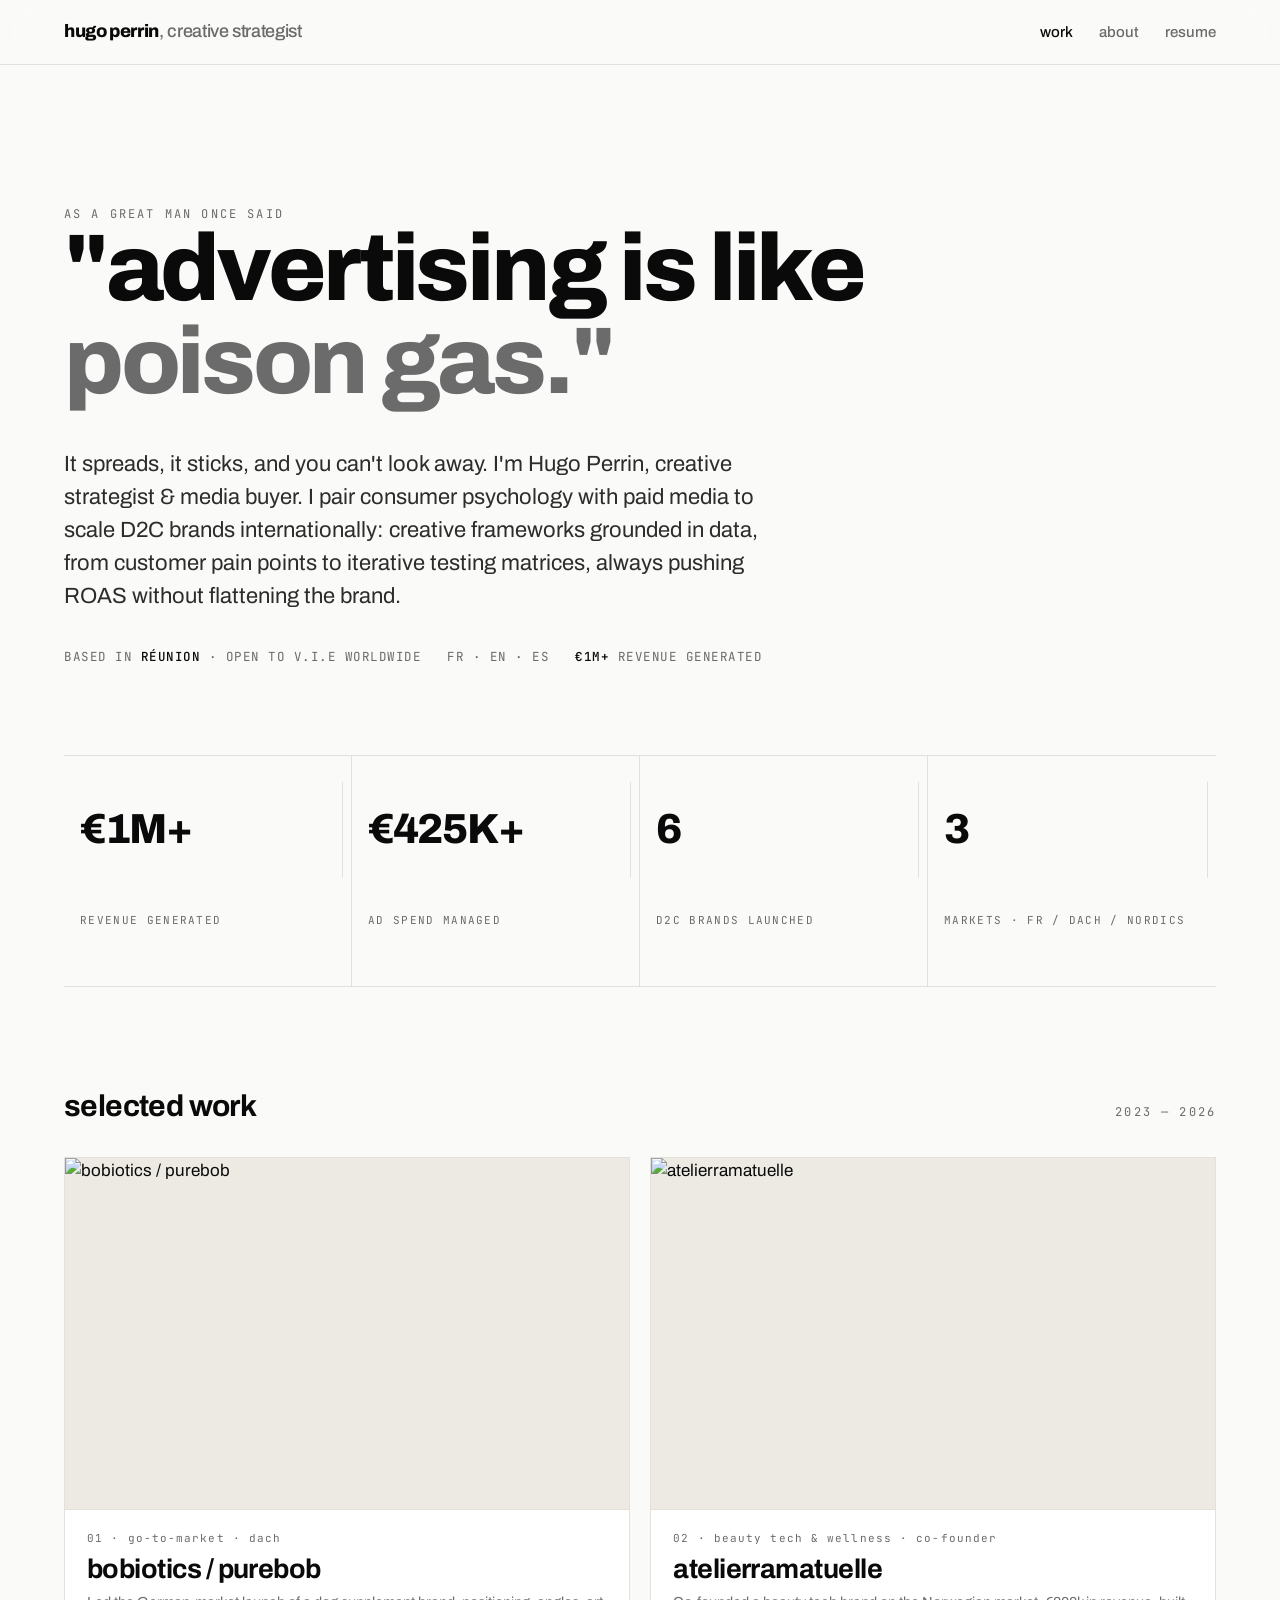
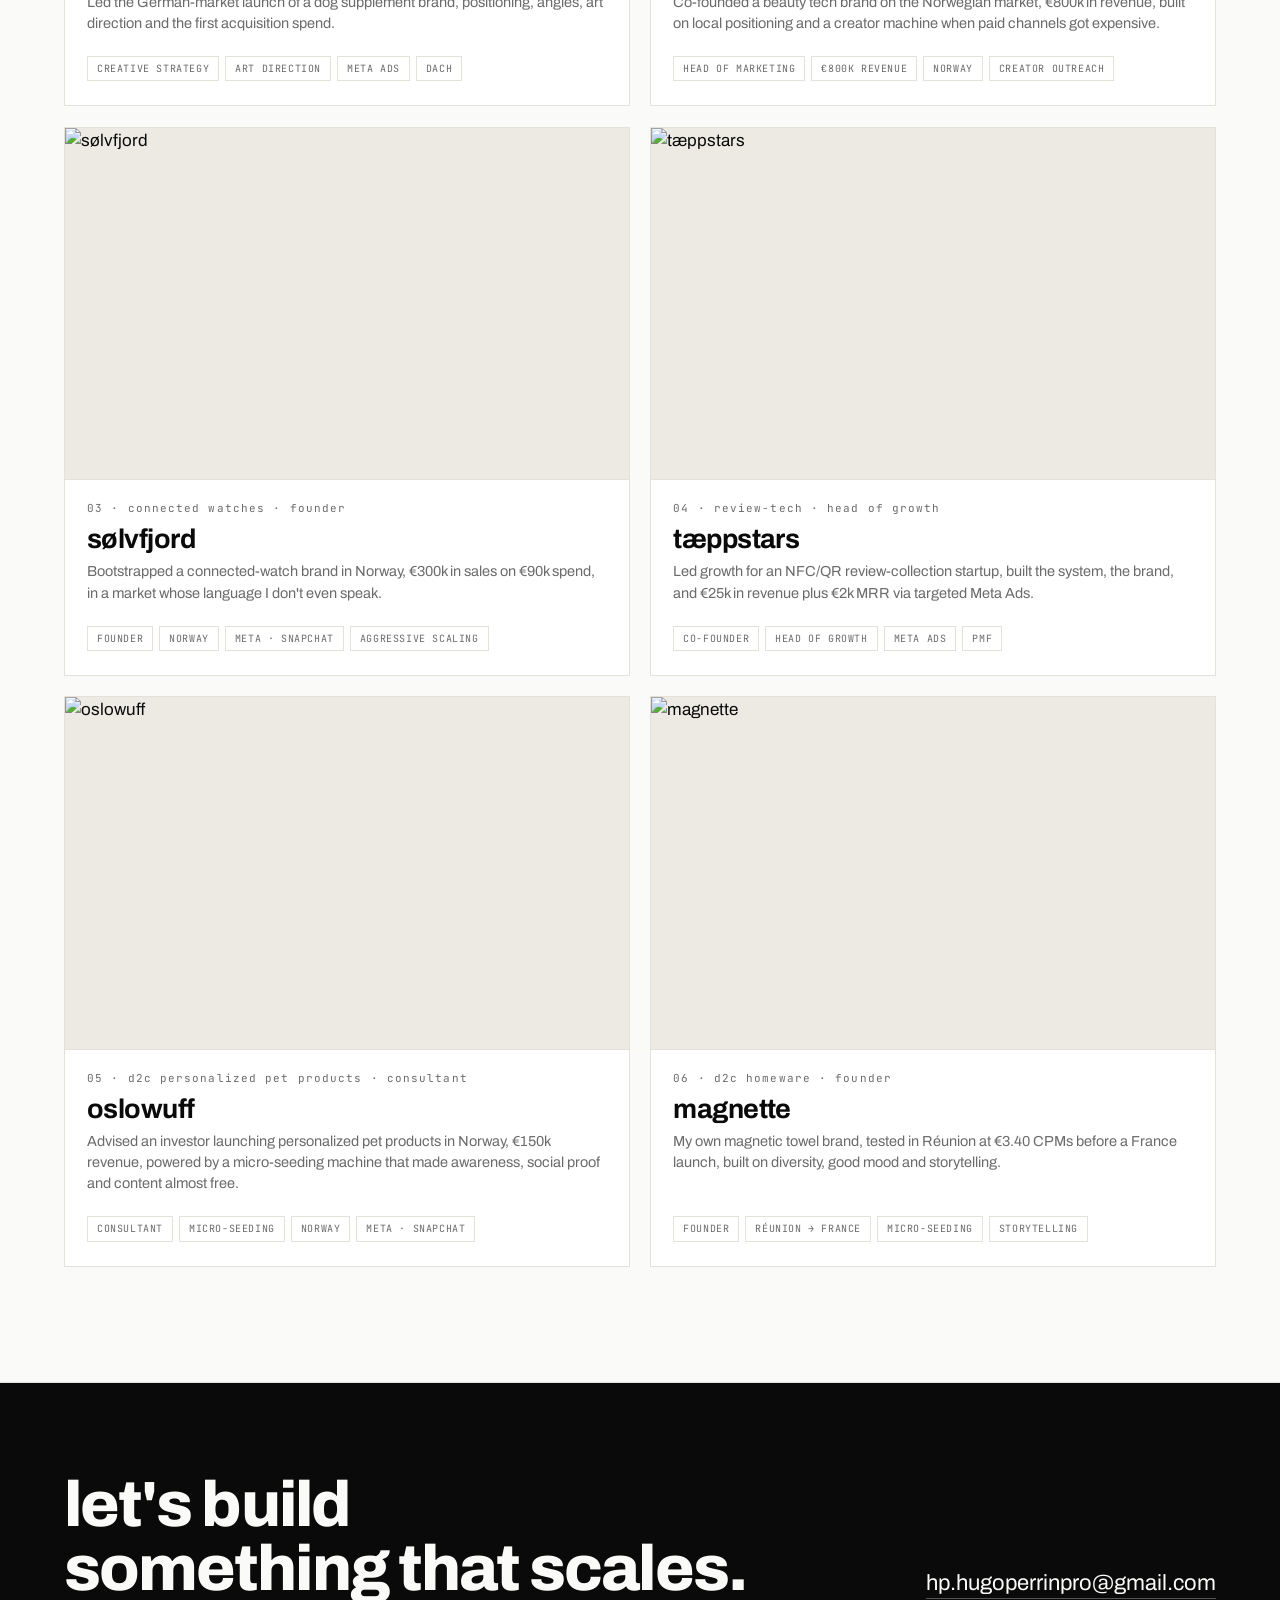
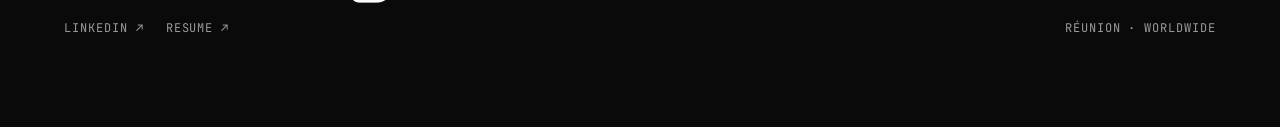
==== commit 3c4c8d85: "Nouvelle version multi-pages du site Remplace le site mono-page par la version multi-pages : - 8 pag" ====
--- a/index.html
+++ b/index.html
@@ -1,311 +1,32 @@
 <!DOCTYPE html>
 <html lang="en">
 <head>
-<meta charset="UTF-8" />
-<meta name="viewport" content="width=device-width, initial-scale=1" />
+<meta charset="UTF-8"/>
+<meta name="viewport" content="width=device-width, initial-scale=1"/>
 <title>hugo perrin, creative strategist</title>
-<meta name="description" content="Hugo Perrin is a creative strategist and media buyer scaling D2C brands internationally, psychology-driven creative, paid social, and conversion." />
-<link rel="preconnect" href="https://fonts.googleapis.com" />
-<link rel="preconnect" href="https://fonts.gstatic.com" crossorigin />
-<link href="https://fonts.googleapis.com/css2?family=Archivo:wght@400;500;600;700;800;900&family=Archivo+Narrow:wght@400;500;600;700&family=JetBrains+Mono:wght@400;500&display=swap" rel="stylesheet" />
-<style>
-  :root{
-    --ink:#0a0a0a;
-    --paper:#fafaf8;
-    --white:#ffffff;
-    --grey:#6b6b6b;
-    --line:#e3e1da;
-    --stone:#eceae3;
-    --maxw:1280px;
-    --pad:clamp(20px,5vw,72px);
-  }
-  *{box-sizing:border-box;margin:0;padding:0}
-  html{scroll-behavior:smooth;-webkit-text-size-adjust:100%}
-  body{
-    background:var(--paper);
-    color:var(--ink);
-    font-family:'Archivo',system-ui,sans-serif;
-    font-size:17px;
-    line-height:1.55;
-    -webkit-font-smoothing:antialiased;
-    overflow-x:hidden;
-  }
-  a{color:inherit;text-decoration:none}
-  img{display:block;max-width:100%}
-  ::selection{background:var(--ink);color:var(--paper)}
-
-  /* ---------- nav ---------- */
-  header{
-    position:sticky;top:0;z-index:50;
-    background:rgba(250,250,248,.82);
-    backdrop-filter:saturate(180%) blur(12px);
-    border-bottom:1px solid var(--line);
-  }
-  nav{
-    max-width:var(--maxw);margin:0 auto;
-    padding:18px var(--pad);
-    display:flex;align-items:baseline;justify-content:space-between;gap:24px;
-  }
-  .brand{
-    font-weight:800;font-size:18px;letter-spacing:-.02em;text-transform:lowercase;
-  }
-  .brand span{color:var(--grey);font-weight:500}
-  .navlinks{display:flex;gap:26px;font-size:15px;text-transform:lowercase;font-weight:500}
-  .navlinks a{position:relative;color:var(--grey);transition:color .2s}
-  .navlinks a:hover,.navlinks a.active{color:var(--ink)}
-  .navlinks a::after{
-    content:"";position:absolute;left:0;bottom:-4px;height:1.5px;width:0;background:var(--ink);transition:width .25s ease;
-  }
-  .navlinks a:hover::after{width:100%}
-
-  /* ---------- shell ---------- */
-  main{max-width:var(--maxw);margin:0 auto;padding:0 var(--pad)}
-  .view{display:none;animation:fade .5s ease}
-  .view.active{display:block}
-  @keyframes fade{from{opacity:0;transform:translateY(8px)}to{opacity:1;transform:none}}
-
-  .eyebrow{
-    font-family:'JetBrains Mono',monospace;font-size:12px;letter-spacing:.18em;
-    text-transform:uppercase;color:var(--grey);
-  }
-
-  /* ---------- home hero ---------- */
-  .hero{padding:clamp(56px,11vw,140px) 0 clamp(40px,7vw,90px)}
-  .hero h1{
-    font-size:clamp(38px,7.4vw,104px);
-    line-height:.98;letter-spacing:-.035em;font-weight:800;
-    text-transform:lowercase;max-width:18ch;
-  }
-  .hero h1 em{font-style:normal;color:var(--grey)}
-  .hero .sub{
-    margin-top:clamp(24px,3vw,40px);max-width:54ch;
-    font-size:clamp(17px,1.9vw,22px);color:#2c2c2c;line-height:1.5;font-weight:400;
-  }
-  .hero .meta{
-    margin-top:34px;display:flex;flex-wrap:wrap;gap:10px 26px;
-    font-family:'JetBrains Mono',monospace;font-size:12.5px;letter-spacing:.04em;color:var(--grey);
-    text-transform:uppercase;
-  }
-  .hero .meta b{color:var(--ink);font-weight:500}
-
-  /* ---------- stat band ---------- */
-  .band{
-    border-top:1px solid var(--line);border-bottom:1px solid var(--line);
-    display:grid;grid-template-columns:repeat(4,1fr);
-    margin:0 0 clamp(48px,8vw,96px);
-  }
-  .band div{padding:26px 8px 28px;border-right:1px solid var(--line)}
-  .band div:last-child{border-right:0}
-  .band .n{font-size:clamp(26px,3.4vw,42px);font-weight:800;letter-spacing:-.03em;line-height:1}
-  .band .l{margin-top:8px;font-family:'JetBrains Mono',monospace;font-size:11px;letter-spacing:.12em;text-transform:uppercase;color:var(--grey)}
-  @media(max-width:720px){.band{grid-template-columns:repeat(2,1fr)}.band div:nth-child(2){border-right:0}}
-
-  /* ---------- work grid ---------- */
-  .work-head{display:flex;align-items:baseline;justify-content:space-between;margin-bottom:28px;gap:20px;flex-wrap:wrap}
-  .work-head h2{font-size:clamp(22px,3vw,30px);font-weight:700;text-transform:lowercase;letter-spacing:-.02em}
-  .grid{
-    display:grid;grid-template-columns:repeat(2,1fr);gap:clamp(14px,1.6vw,22px);
-    padding-bottom:clamp(60px,9vw,120px);
-  }
-  .tile{
-    position:relative;border:1px solid var(--line);background:var(--white);
-    padding:0;overflow:hidden;cursor:pointer;transition:transform .35s cubic-bezier(.2,.7,.2,1),background .35s,color .35s,border-color .35s;
-    display:flex;flex-direction:column;min-height:300px;
-  }
-  .tile:hover{background:var(--ink);color:var(--paper);transform:translateY(-4px);border-color:var(--ink)}
-  .tile .thumb{
-    aspect-ratio:16/10;width:100%;background:var(--stone);
-    display:flex;align-items:center;justify-content:center;position:relative;overflow:hidden;
-    border-bottom:1px solid var(--line);transition:border-color .35s;
-  }
-  .tile:hover .thumb{border-color:#222}
-  .tile .thumb .ph{
-    font-family:'JetBrains Mono',monospace;font-size:11px;letter-spacing:.1em;color:#9a978d;text-transform:uppercase;text-align:center;padding:14px;
-  }
-  .tile .thumb img{width:100%;height:100%;object-fit:cover}
-  .tile .body{padding:20px 22px 24px;display:flex;flex-direction:column;gap:8px;flex:1}
-  .tile .num{font-family:'JetBrains Mono',monospace;font-size:11px;letter-spacing:.1em;color:var(--grey);transition:color .35s}
-  .tile:hover .num{color:#9a9a9a}
-  .tile h3{font-size:clamp(20px,2.4vw,27px);font-weight:700;letter-spacing:-.02em;text-transform:lowercase;line-height:1.05}
-  .tile p{font-size:14.5px;color:var(--grey);transition:color .35s;line-height:1.45}
-  .tile:hover p{color:#bdbdbd}
-  .tile .tags{margin-top:auto;display:flex;flex-wrap:wrap;gap:6px;padding-top:14px}
-  .tile .tags span{
-    font-family:'JetBrains Mono',monospace;font-size:10px;letter-spacing:.06em;text-transform:uppercase;
-    border:1px solid var(--line);padding:4px 9px;color:var(--grey);transition:border-color .35s,color .35s;
-  }
-  .tile:hover .tags span{border-color:#3a3a3a;color:#cfcfcf}
-  .tile .arrow{position:absolute;top:16px;right:18px;font-size:18px;opacity:0;transform:translate(-4px,4px);transition:.3s}
-  .tile:hover .arrow{opacity:1;transform:none}
-  @media(max-width:680px){.grid{grid-template-columns:1fr}}
-
-  /* ---------- case study ---------- */
-  .case{padding-top:clamp(28px,5vw,56px)}
-  .back{font-family:'JetBrains Mono',monospace;font-size:12px;letter-spacing:.08em;text-transform:uppercase;color:var(--grey);display:inline-flex;gap:8px;align-items:center;margin-bottom:clamp(28px,4vw,48px)}
-  .back:hover{color:var(--ink)}
-  .case-tag{font-family:'JetBrains Mono',monospace;font-size:12px;letter-spacing:.16em;text-transform:uppercase;color:var(--grey)}
-  .case h1{
-    font-size:clamp(32px,5.6vw,72px);line-height:1.02;letter-spacing:-.03em;font-weight:800;
-    text-transform:lowercase;margin:14px 0 0;max-width:20ch;
-  }
-  .case .lede{margin-top:24px;max-width:60ch;font-size:clamp(18px,2.1vw,23px);color:#2c2c2c;line-height:1.5}
-  .plink{
-    display:inline-block;font-weight:600;font-size:16px;text-transform:lowercase;letter-spacing:-.01em;
-    border-bottom:1.5px solid var(--ink);padding-bottom:2px;transition:opacity .2s;
-  }
-  .plink:hover{opacity:.55}
-
-  .case-hero{
-    margin:clamp(36px,5vw,64px) 0;aspect-ratio:16/8;width:100%;
-    background:var(--stone);border:1px solid var(--line);
-    display:flex;align-items:center;justify-content:center;overflow:hidden;
-  }
-  .case-hero img{width:100%;height:100%;object-fit:cover}
-
-  .facts{
-    display:grid;grid-template-columns:1fr 1fr;gap:0;
-    border-top:1px solid var(--ink);border-bottom:1px solid var(--ink);
-    margin-bottom:clamp(40px,6vw,72px);
-  }
-  .facts .col{padding:28px 0}
-  .facts .col:first-child{border-right:1px solid var(--line);padding-right:32px}
-  .facts .col:last-child{padding-left:32px}
-  .facts h4{font-family:'JetBrains Mono',monospace;font-size:11px;letter-spacing:.14em;text-transform:uppercase;color:var(--grey);margin-bottom:14px}
-  .facts ul{list-style:none;display:flex;flex-direction:column;gap:9px}
-  .facts li{font-size:16px;font-weight:500;padding-left:18px;position:relative}
-  .facts li::before{content:"·";position:absolute;left:0;color:var(--grey)}
-  @media(max-width:640px){
-    .facts{grid-template-columns:1fr}
-    .facts .col:first-child{border-right:0;border-bottom:1px solid var(--line);padding-right:0}
-    .facts .col:last-child{padding-left:0}
-  }
-
-  .block{margin-bottom:clamp(44px,6vw,80px);max-width:74ch}
-  .block .eyebrow{display:block;margin-bottom:16px}
-  .block h2{font-size:clamp(24px,3.2vw,38px);font-weight:700;letter-spacing:-.02em;text-transform:lowercase;line-height:1.08;margin-bottom:18px;max-width:22ch}
-  .block p{font-size:17px;color:#2f2f2f;margin-bottom:15px;line-height:1.62}
-  .block p:last-child{margin-bottom:0}
-
-  .pull{
-    font-size:clamp(24px,3.6vw,44px);font-weight:800;letter-spacing:-.025em;line-height:1.08;
-    text-transform:lowercase;margin:clamp(36px,5vw,64px) 0;max-width:24ch;
-  }
-  .pull .hl{background:linear-gradient(transparent 62%, #e7e3d6 62%)}
-  .pull .pnote{display:block;margin-top:16px;font-family:'JetBrains Mono',monospace;font-size:12px;font-weight:400;letter-spacing:.06em;color:var(--grey);text-transform:lowercase}
-
-  .metrics{
-    display:grid;grid-template-columns:repeat(3,1fr);gap:0;margin:clamp(36px,5vw,64px) 0;
-    border-top:1px solid var(--line);border-bottom:1px solid var(--line);
-  }
-  .metrics div{padding:30px 6px;border-right:1px solid var(--line)}
-  .metrics div:last-child{border-right:0}
-  .metrics .n{font-size:clamp(28px,4vw,52px);font-weight:800;letter-spacing:-.03em;line-height:1}
-  .metrics .l{margin-top:10px;font-family:'JetBrains Mono',monospace;font-size:11px;letter-spacing:.1em;text-transform:uppercase;color:var(--grey)}
-  @media(max-width:640px){.metrics{grid-template-columns:1fr}.metrics div{border-right:0;border-bottom:1px solid var(--line)}.metrics div:last-child{border-bottom:0}}
-
-  /* media gallery */
-  .gallery{display:grid;gap:clamp(12px,1.4vw,18px);margin:clamp(32px,4vw,56px) 0}
-  .g2{grid-template-columns:1fr 1fr}
-  .g3{grid-template-columns:repeat(3,1fr)}
-  @media(max-width:640px){.g2,.g3{grid-template-columns:1fr}}
-
-  /* creative sliders */
-  .slider{margin:clamp(28px,4vw,48px) 0}
-  .shead{display:flex;align-items:center;justify-content:space-between;margin-bottom:14px;gap:16px}
-  .snav{display:flex;gap:8px}
-  .snav button{
-    width:38px;height:38px;border:1px solid var(--ink);background:transparent;color:var(--ink);
-    font-size:16px;cursor:pointer;transition:background .2s,color .2s;line-height:1;
-  }
-  .snav button:hover{background:var(--ink);color:var(--paper)}
-  .strack{
-    display:flex;gap:clamp(12px,1.4vw,18px);overflow-x:auto;
-    scroll-snap-type:x mandatory;scrollbar-width:none;-ms-overflow-style:none;
-    padding-bottom:4px;
-  }
-  .strack::-webkit-scrollbar{display:none}
-  .strack .slot{flex:0 0 auto;scroll-snap-align:start;min-height:0}
-  .strack .slot.vid{width:min(280px,72vw)}
-  .strack .slot.sq{width:min(400px,80vw)}
-  .strack .slot.r45{width:min(340px,76vw)}
-  .strack .slot.wide{width:min(560px,86vw)}
-  .slot{
-    background:var(--stone);border:1px solid var(--line);position:relative;overflow:hidden;
-    display:flex;align-items:center;justify-content:center;min-height:200px;
-  }
-  .slot.vid{aspect-ratio:9/16}
-  .slot.sq{aspect-ratio:1/1}
-  .slot.r45{aspect-ratio:4/5}
-  .slot.wide{aspect-ratio:16/9}
-  .slot img,.slot video{width:100%;height:100%;object-fit:cover}
-  .slot .ph{text-align:center;padding:18px;font-family:'JetBrains Mono',monospace;font-size:11px;letter-spacing:.08em;color:#908d83;text-transform:uppercase;line-height:1.6}
-  .slot .ph .tag{display:inline-block;margin-top:10px;border:1px solid #cfccc2;padding:4px 10px;color:#7d7a70;border-radius:0}
-  .slot .ph .play{font-size:30px;display:block;margin-bottom:6px;color:#b7b4aa}
-
-  .quote{
-    border-left:2px solid var(--ink);padding:6px 0 6px 26px;margin:clamp(32px,4vw,56px) 0;max-width:60ch;
-    font-size:clamp(19px,2.3vw,26px);font-weight:600;letter-spacing:-.01em;line-height:1.32;font-style:italic;
-  }
-  .quote cite{display:block;margin-top:14px;font-style:normal;font-size:13px;font-weight:500;color:var(--grey);font-family:'JetBrains Mono',monospace;letter-spacing:.06em;text-transform:uppercase}
-
-  .casenav{
-    display:flex;justify-content:space-between;gap:16px;border-top:1px solid var(--line);
-    padding:clamp(32px,4vw,52px) 0 clamp(56px,8vw,96px);margin-top:clamp(24px,4vw,48px);
-  }
-  .casenav a{font-weight:600;text-transform:lowercase;letter-spacing:-.01em;font-size:clamp(18px,2.4vw,26px);color:var(--grey);transition:color .2s}
-  .casenav a:hover{color:var(--ink)}
-  .casenav .lbl{display:block;font-family:'JetBrains Mono',monospace;font-size:10px;letter-spacing:.12em;text-transform:uppercase;color:var(--grey);margin-bottom:6px}
-  .casenav a:last-child{text-align:right}
-
-  /* ---------- about ---------- */
-  .about{padding:clamp(40px,7vw,90px) 0 clamp(60px,9vw,120px);display:grid;grid-template-columns:1.4fr 1fr;gap:clamp(32px,6vw,80px)}
-  @media(max-width:820px){.about{grid-template-columns:1fr}}
-  .about h1{font-size:clamp(30px,5vw,58px);line-height:1.04;letter-spacing:-.03em;font-weight:800;text-transform:lowercase;margin-bottom:28px}
-  .about p{font-size:17.5px;color:#2c2c2c;margin-bottom:16px;line-height:1.62;max-width:60ch}
-  .about .side{font-family:'Archivo Narrow',sans-serif}
-  .about .side h4{font-family:'JetBrains Mono',monospace;font-size:11px;letter-spacing:.14em;text-transform:uppercase;color:var(--grey);margin:26px 0 12px;border-top:1px solid var(--line);padding-top:18px}
-  .about .side ul{list-style:none}
-  .about .side li{font-size:15.5px;padding:5px 0;color:#2c2c2c;display:flex;justify-content:space-between;gap:12px}
-  .about .side li span{color:var(--grey);font-size:13px}
-  .portrait{aspect-ratio:4/5;background:var(--stone);border:1px solid var(--line);margin-bottom:20px;display:flex;align-items:center;justify-content:center}
-  .portrait .ph{font-family:'JetBrains Mono',monospace;font-size:11px;letter-spacing:.08em;color:#908d83;text-transform:uppercase;text-align:center;padding:18px}
-
-  /* ---------- footer ---------- */
-  footer{border-top:1px solid var(--line);background:var(--ink);color:var(--paper)}
-  .foot{max-width:var(--maxw);margin:0 auto;padding:clamp(48px,7vw,90px) var(--pad);display:flex;justify-content:space-between;align-items:flex-end;gap:30px;flex-wrap:wrap}
-  .foot h3{font-size:clamp(30px,5vw,64px);font-weight:800;letter-spacing:-.03em;text-transform:lowercase;line-height:1}
-  .foot a.mail{font-size:clamp(16px,2vw,22px);border-bottom:1px solid #555;padding-bottom:3px}
-  .foot a.mail:hover{border-color:var(--paper)}
-  .foot .fl{display:flex;gap:22px;font-family:'JetBrains Mono',monospace;font-size:12px;letter-spacing:.08em;text-transform:uppercase;color:#9a9a9a;margin-top:18px}
-  .foot .fl a:hover{color:var(--paper)}
-  .foot .col2{text-align:right}
-  @media(max-width:600px){.foot .col2{text-align:left}}
-
-  /* reveal */
-  .reveal{opacity:0;transform:translateY(18px);transition:opacity .7s ease,transform .7s cubic-bezier(.2,.7,.2,1)}
-  .reveal.in{opacity:1;transform:none}
-  @media(prefers-reduced-motion:reduce){*{animation:none!important;transition:none!important}.reveal{opacity:1;transform:none}}
-  :focus-visible{outline:2px solid var(--ink);outline-offset:3px}
-</style>
+<meta name="description" content="Hugo Perrin is a creative strategist and media buyer scaling D2C brands internationally, psychology-driven creative, paid social, and conversion."/>
+<link rel="preconnect" href="https://fonts.googleapis.com"/>
+<link rel="preconnect" href="https://fonts.gstatic.com" crossorigin/>
+<link href="https://fonts.googleapis.com/css2?family=Archivo:wght@400;500;600;700;800;900&family=Archivo+Narrow:wght@400;500;600;700&family=JetBrains+Mono:wght@400;500&display=swap" rel="stylesheet"/>
+<link rel="stylesheet" href="styles.css"/>
 </head>
 <body>
 <header>
   <nav>
-    <a class="brand" href="#" data-go="home">hugo perrin<span>, creative strategist</span></a>
+    <a class="brand" href="index.html">hugo perrin<span>, creative strategist</span></a>
     <div class="navlinks">
-      <a href="#" data-go="home" class="active">work</a>
-      <a href="#" data-go="about">about</a>
-      <a href="#" data-go="resume">resume</a>
+      <a href="index.html" class="active">work</a>
+      <a href="about.html">about</a>
+      <a href="resume.pdf" download>resume</a>
     </div>
   </nav>
 </header>
+<main>
+<section class="view active">
 
-<main>
-  <!-- ============ HOME ============ -->
-  <section class="view active" id="home">
     <div class="hero">
       <p class="eyebrow reveal">as a great man once said</p>
-      <h1 class="reveal">"advertising is like <em>poison gas test."</em></h1>
+      <h1 class="reveal">"advertising is like <em>poison gas."</em></h1>
       <p class="sub reveal">It spreads, it sticks, and you can't look away. I'm Hugo Perrin, creative strategist & media buyer. I pair consumer psychology with paid media to scale D2C brands internationally: creative frameworks grounded in data, from customer pain points to iterative testing matrices, always pushing ROAS without flattening the brand.</p>
       <div class="meta reveal">
         <span>based in <b>réunion</b> · open to v.i.e worldwide</span>
@@ -313,466 +34,94 @@
         <span><b>€1m+</b> revenue generated</span>
       </div>
     </div>
-
     <div class="band reveal">
       <div><div class="n">€1M+</div><div class="l">revenue generated</div></div>
       <div><div class="n">€425K+</div><div class="l">ad spend managed</div></div>
       <div><div class="n">6</div><div class="l">d2c brands launched</div></div>
       <div><div class="n">3</div><div class="l">markets · fr / dach / nordics</div></div>
     </div>
-
     <div class="work-head reveal">
       <h2>selected work</h2>
       <span class="eyebrow">2023 — 2026</span>
     </div>
-
-    <div class="grid" id="tileGrid"><!-- tiles injected --></div>
-  </section>
-
-  <!-- ============ CASE STUDY ============ -->
-  <section class="view" id="case">
-    <div class="case" id="caseInner"><!-- injected --></div>
-  </section>
-
-  <!-- ============ ABOUT ============ -->
-  <section class="view" id="about">
-    <div class="about">
-      <div>
-        <p class="eyebrow reveal">about</p>
-        <h1 class="reveal">hi, i'm hugo. i make brands impossible to scroll past.</h1>
-        <p class="reveal">I'm a creative strategist and media buyer who pairs consumer psychology with performance marketing to scale D2C brands internationally. Across six brands I've generated more than a million euros in revenue and managed more than €425k in ad spend on Meta, TikTok and Snapchat.</p>
-        <p class="reveal">My method starts with the customer, not the creative. I map stages of awareness, dig into frustration points, then build iterative test matrices that tell me which angle, hook and format actually move the number. From there I handle the full chain, art direction, scriptwriting, copy adaptation to local codes, tracking setup, and the media buying itself.</p>
-        <p class="reveal">I've launched into the French, DACH and Nordic markets, built Shopify stores from scratch, and co-founded companies from idea to product-market fit. I'm a French citizen under 29, fully eligible for the V.I.E program, and I'm looking for a mission with real autonomy, real budgets, and real ownership, anywhere in the world.</p>
-        <p class="reveal">Off duty, I'm the same person: I travel (launching brands in markets whose language I don't speak is a travel story in itself), I switch between three languages daily, and I chase sport and strong sensations. The appetite for calculated risk is not a metaphor, it's how I do media buying too.</p>
+    <div class="grid">
+    <a class="tile reveal" href="bobiotics.html">
+      <span class="arrow">↗</span>
+      <div class="thumb"><img src="images/bobiotics-hero.png" alt="bobiotics / purebob" onerror="this.replaceWith(window.__phEl('bobiotics / purebob hero','bobiotics-hero.png',false))"></div>
+      <div class="body">
+        <span class="num">01 · go-to-market · dach</span>
+        <h3>bobiotics / purebob</h3>
+        <p>Led the German-market launch of a dog supplement brand, positioning, angles, art direction and the first acquisition spend.</p>
+        <div class="tags"><span>creative strategy</span><span>art direction</span><span>meta ads</span><span>dach</span></div>
       </div>
-      <aside class="side reveal">
-        <div class="portrait"><img src="images/portrait.jpg" alt="Hugo Perrin" onerror="this.replaceWith(window.__phEl('replace with photo','portrait.jpg',false))"></div>
-        <h4>toolkit</h4>
-        <ul>
-          <li>meta ads <span>expert</span></li>
-          <li>tiktok / snapchat <span>advanced</span></li>
-          <li>creative strategy <span>expert</span></li>
-          <li>tracking · capi <span>advanced</span></li>
-          <li>shopify · cro <span>expert</span></li>
-          <li>adobe · capcut <span>advanced</span></li>
-          <li>midjourney · ai <span>advanced</span></li>
-        </ul>
-        <h4>languages</h4>
-        <ul>
-          <li>french <span>native</span></li>
-          <li>english <span>fluent</span></li>
-          <li>spanish <span>fluent</span></li>
-        </ul>
-        <h4>off duty</h4>
-        <ul>
-          <li>travel <span>worldwide</span></li>
-          <li>sport <span>daily</span></li>
-          <li>strong sensations <span>always</span></li>
-        </ul>
-        <h4>looking for</h4>
-        <ul>
-          <li>creative strategist <span>senior</span></li>
-          <li>media buyer <span>paid social</span></li>
-          <li>growth / e-com <span>v.i.e</span></li>
-        </ul>
-      </aside>
-    </div>
-  </section>
-
-  <!-- ============ RESUME ============ -->
-  <section class="view" id="resume">
-    <div class="case" style="padding-bottom:clamp(60px,9vw,120px)">
-      <p class="eyebrow reveal" style="margin-top:clamp(28px,5vw,56px)">resume</p>
-      <h1 class="reveal" style="margin-bottom:8px">experience.</h1>
-      <p class="lede reveal">The short version below, and the machine-readable one as a PDF.</p>
-
-      <div class="reveal" style="display:flex;flex-wrap:wrap;gap:14px;margin-top:28px">
-        <a href="resume.pdf" download style="border:1px solid var(--ink);padding:13px 22px;font-weight:600;font-size:15px;text-transform:lowercase;transition:background .2s,color .2s" onmouseover="this.style.background='var(--ink)';this.style.color='var(--paper)'" onmouseout="this.style.background='transparent';this.style.color='var(--ink)'">download pdf resume ↓</a>
-        <a href="mailto:hp.hugoperrinpro@gmail.com" style="border:1px solid var(--line);padding:13px 22px;font-size:15px;color:var(--grey)">hp.hugoperrinpro@gmail.com</a>
-        <a href="https://www.linkedin.com" target="_blank" rel="noopener" style="border:1px solid var(--line);padding:13px 22px;font-size:15px;color:var(--grey)">linkedin ↗</a>
+    </a>
+    <a class="tile reveal" href="atelierramatuelle.html">
+      <span class="arrow">↗</span>
+      <div class="thumb"><img src="images/atelierramatuelle-hero.png" alt="atelierramatuelle" onerror="this.replaceWith(window.__phEl('atelierramatuelle hero','atelierramatuelle-hero.png',false))"></div>
+      <div class="body">
+        <span class="num">02 · beauty tech & wellness · co-founder</span>
+        <h3>atelierramatuelle</h3>
+        <p>Co-founded a beauty tech brand on the Norwegian market, €800k in revenue, built on local positioning and a creator machine when paid channels got expensive.</p>
+        <div class="tags"><span>head of marketing</span><span>€800k revenue</span><span>norway</span><span>creator outreach</span></div>
       </div>
-
-      <div id="resumeList" style="margin-top:clamp(36px,5vw,64px)"></div>
-
-      <h2 style="font-size:clamp(22px,3vw,30px);font-weight:700;text-transform:lowercase;letter-spacing:-.02em;border-top:1px solid var(--ink);padding-top:28px;margin-top:24px">education</h2>
-      <div class="facts" style="border-top:0;margin-top:18px">
-        <div class="col">
-          <h4>e-commerce mentoring · 2022–2023</h4>
-          <p style="font-size:15.5px;color:#2f2f2f">Market research, competitive analysis and e-commerce strategy under an entrepreneur's guidance.</p>
-        </div>
-        <div class="col">
-          <h4>bsc chemistry · 2018–2021</h4>
-          <p style="font-size:15.5px;color:#2f2f2f">Université de La Réunion. Analytical rigor that still shapes how I read data.</p>
-        </div>
+    </a>
+    <a class="tile reveal" href="solvfjord.html">
+      <span class="arrow">↗</span>
+      <div class="thumb"><img src="images/solvfjord-hero.png" alt="sølvfjord" onerror="this.replaceWith(window.__phEl('sølvfjord hero','solvfjord-hero.png',false))"></div>
+      <div class="body">
+        <span class="num">03 · connected watches · founder</span>
+        <h3>sølvfjord</h3>
+        <p>Bootstrapped a connected-watch brand in Norway, €300k in sales on €90k spend, in a market whose language I don't even speak.</p>
+        <div class="tags"><span>founder</span><span>norway</span><span>meta · snapchat</span><span>aggressive scaling</span></div>
       </div>
-    </div>
-  </section>
+    </a>
+    <a class="tile reveal" href="taeppstars.html">
+      <span class="arrow">↗</span>
+      <div class="thumb"><img src="images/proestrellas-hero.png" alt="tæppstars" onerror="this.replaceWith(window.__phEl('tæppstars hero','proestrellas-hero.png',false))"></div>
+      <div class="body">
+        <span class="num">04 · review-tech · head of growth</span>
+        <h3>tæppstars</h3>
+        <p>Led growth for an NFC/QR review-collection startup, built the system, the brand, and €25k in revenue plus €2k MRR via targeted Meta Ads.</p>
+        <div class="tags"><span>co-founder</span><span>head of growth</span><span>meta ads</span><span>pmf</span></div>
+      </div>
+    </a>
+    <a class="tile reveal" href="oslowuff.html">
+      <span class="arrow">↗</span>
+      <div class="thumb"><img src="images/oslowuff-hero.png" alt="oslowuff" onerror="this.replaceWith(window.__phEl('oslowuff hero','oslowuff-hero.png',false))"></div>
+      <div class="body">
+        <span class="num">05 · d2c personalized pet products · consultant</span>
+        <h3>oslowuff</h3>
+        <p>Advised an investor launching personalized pet products in Norway, €150k revenue, powered by a micro-seeding machine that made awareness, social proof and content almost free.</p>
+        <div class="tags"><span>consultant</span><span>micro-seeding</span><span>norway</span><span>meta · snapchat</span></div>
+      </div>
+    </a>
+    <a class="tile reveal" href="magnette.html">
+      <span class="arrow">↗</span>
+      <div class="thumb"><img src="images/magnette-hero.png" alt="magnette" onerror="this.replaceWith(window.__phEl('magnette hero','magnette-hero.png',false))"></div>
+      <div class="body">
+        <span class="num">06 · d2c homeware · founder</span>
+        <h3>magnette</h3>
+        <p>My own magnetic towel brand, tested in Réunion at €3.40 CPMs before a France launch, built on diversity, good mood and storytelling.</p>
+        <div class="tags"><span>founder</span><span>réunion → france</span><span>micro-seeding</span><span>storytelling</span></div>
+      </div>
+    </a></div>
+</section>
 </main>
-
 <footer>
   <div class="foot">
     <div>
       <h3>let's build<br/>something that scales.</h3>
       <div class="fl">
         <a href="https://www.linkedin.com" target="_blank" rel="noopener">linkedin ↗</a>
-        <a href="#" data-go="resume">resume ↗</a>
+        <a href="resume.pdf" download>resume ↗</a>
       </div>
     </div>
     <div class="col2">
       <a class="mail" href="mailto:hp.hugoperrinpro@gmail.com">hp.hugoperrinpro@gmail.com</a>
-      <div class="fl" style="justify-content:flex-end">
-        <span>réunion · worldwide</span>
-      </div>
+      <div class="fl" style="justify-content:flex-end"><span>réunion · worldwide</span></div>
     </div>
   </div>
 </footer>
-
-<script>
-/* ---------------- DATA ---------------- */
-const PROJECTS = [
-  {
-    id:"bobiotics",
-    hero:"bobiotics-hero.png",
-    imgFirst:true,
-    imgRatio:"45",
-    name:"bobiotics / purebob",
-    tag:"go-to-market · dach",
-    period:"mar 2026 — jun 2026",
-    card:"Led the German-market launch of a dog supplement brand, positioning, angles, art direction and the first acquisition spend.",
-    tags:["creative strategy","art direction","meta ads","dach"],
-    role:["positioning & go-to-market","creative angles & scriptwriting","full art direction","copy adaptation (dach codes)","initial media buying"],
-    deliverables:["market positioning","static & video ad creative","comparison-ad framework","localized copy (de / nl)","acquisition launch"],
-    lede:"A clinically-formulated dog supplement brand had a strong product and zero foothold in Germany. I built the go-to-market that turned it into a market it could actually sell into.",
-    problem:["Bobiotics makes anti-itch & allergy supplements for dogs, a category dominated by prescription drugs like Apoquel and cortisone. Entering the DACH and Benelux markets, the brand had a credible, vet-developed product but no positioning, no creative system and no acquisition engine.","The challenge wasn't awareness of the problem, every owner of an itchy dog knows the pain. It was convincing them that a natural supplement could replace what their vet prescribes."],
-    insight:["The market was worth the fight: Germany is Europe's largest pet market, roughly 21% of households own a dog, and pet supplements are one of the fastest-growing segments, around 7-9% a year in value. The demand existed; the natural-alternative positioning didn't.","Dog owners weren't shopping for ingredients, they were exhausted by the cycle of expensive vet visits, side effects, and symptoms that always came back. The real lever was reframing the choice: not 'supplement vs. Nothing', but 'natural root-cause fix vs. Aggressive chemistry that only masks symptoms'.","That reframe became the spine of the whole creative system, most visibly in the comparison ads positioning Bobiotics directly against Apoquel and cortisone."],
-    pull:"i positioned a supplement as <span class='hl'>the natural alternative to aggressive chemistry</span>, not as a 'nice to have'.",
-    strategy:["I defined the positioning, then built a creative matrix across angles: the comparison play (vs. Apoquel / cortisone), the mechanism story (gut health → less itching), and the emotional relief angle (an owner who finally stopped worrying).","I handled full art direction on the visuals, adapted every line of copy to DACH and Dutch cultural codes, and deployed the initial acquisition budget to find the angles that scaled."],
-    quote:{t:"Finally no more worrying about the constant scratching. The formula is vet-developed and actually affordable.",c:"Ad concept, testimonial angle, de market"},
-    media:[
-      {type:"video",url:"https://cdn.shopify.com/videos/c/o/v/b562e1a13408421ba2bfb1c995dfc2a6.mp4",label:"video creative 1",note:"video creative #1"},
-      {type:"video",url:"https://cdn.shopify.com/videos/c/o/v/ba2e9b2903b842459b328be8d8649729.mp4",label:"video creative 2",note:"video creative #2"},
-      {type:"video",file:"bobiotics-video-1.mp4",label:"Nowheretochange2-tu.mp4",note:"hook / pas video ad"},
-      {type:"video",file:"bobiotics-video-2.mp4",label:"Pawcastv1-Full.mp4",note:"podcast-style ugc ad"},
-      {type:"video",file:"bobiotics-video-3.mp4",label:"Animation Ad v2 h2.mp4",note:"motion / animation ad"},
-      {type:"img",file:"bobiotics-1.png",label:"2302Comparison3.png",note:"comparison ad, vs cortisone (de)"},
-      {type:"img",file:"bobiotics-2.png",label:"2302Comparison1-169.png",note:"comparison ad, vs apoquel (de)"},
-      {type:"img",file:"bobiotics-3.png",label:"ComparisonSquare.png",note:"fresh-dry vs standard kibble"},
-      {type:"img",file:"bobiotics-4.png",label:"Screenshot 10.00.21.png",note:"testimonial creative (de)"},
-      {type:"img",file:"bobiotics-5.png",label:"Screenshot 10.01.05.png",note:"anti-itch benefits (nl)"},
-      {type:"img",file:"bobiotics-6.png",label:"Westie.png",note:"key visual"}
-    ],
-    metrics:[["dach","market entry"],["3","core angles tested"],["full","art direction"]]
-  },
-  {
-    id:"atelierramatuelle",
-    hero:"atelierramatuelle-hero.png",
-    name:"atelierramatuelle",
-    tag:"beauty tech & wellness · co-founder",
-    period:"jul 2023 — oct 2024",
-    card:"Co-founded a beauty tech brand on the Norwegian market, €800k in revenue, built on local positioning and a creator machine when paid channels got expensive.",
-    tags:["head of marketing","€800k revenue","norway","creator outreach"],
-    role:["head of marketing & co-founder","norwegian market positioning","creator outreach & management","full-funnel paid social","awareness-based testing matrix"],
-    deliverables:["brand & creative system","€300k+ paid social across 3 platforms","structured creator outreach operation","€30k influence campaigns","ugc sourcing pipeline"],
-    lede:"I co-founded a beauty tech brand on the Norwegian market, hair styling electronics, massage devices and beauty accessories, and took it from an idea to €800k in revenue. When paid channels got expensive, I built the acquisition machine that didn't depend on them.",
-    problem:["Paid social is a rising-cost game: every quarter the same euro buys less attention. And beauty tech is demo-driven, a curling hot-air dryer or a lighted makeup case has to be seen working to be wanted, which makes creative expensive to produce and competition fierce on every impression.","The challenge: how do you keep scaling when your main acquisition channels become expensive? We had to find acquisition methods that earned attention instead of renting it."],
-    insight:["The market fundamentals were on our side: Norwegian online shoppers are among the world's biggest spenders, roughly €2,470 a year on average, and the 30-45 age bracket is the most active online buying group in the country. Exactly the beauty tech target.","The Norwegian beauty shelf splits in two: global premium imports at premium prices, or faceless drugstore products. Nobody owned the middle, a genuinely Norwegian, affordable option. That positioning became our edge: we weren't trying to outperform other brands creative-for-creative, we were the local, accessible choice in a market of expensive imports.","And our products were made for demonstration: a hair dryer with rotating sticks that curls as it dries, massage devices you can feel through the screen, a makeup case that lights up when it opens. Creators showing them at home, in Norwegian, made the positioning credible in a way no polished import campaign could imitate."],
-    pull:"we didn't out-shout the big brands, we positioned as <span class='hl'>the affordable norwegian brand</span> they couldn't be.",
-    strategy:["The catalog was deliberately demo-first: our top 3, the curling hair dryer, the massage device, and the lighted mirror makeup case, carried the brand, while we diversified around them with wigs, korean masks and makeup accessories to test new segments.","I built a structured creator outreach operation, identifying, contacting and managing Norwegian creators as a real acquisition channel, with briefs, deadlines and performance follow-up. €30k on influence campaigns plus continuous UGC sourcing. Paid stayed disciplined: my awareness-based testing matrix on Meta, TikTok and Snapchat kept the €300k+ budget accountable, the local positioning gave the ads their angle, creators gave them their proof, the matrix scaled what worked."],
-    quote:{t:"€28,000 on Black Friday 2023 alone.",c:"AtelierRamatuelle, peak trading day"},
-    media:[
-      {type:"video",url:"https://cdn.shopify.com/videos/c/o/v/422aeef4762543b78379c34942121345.mp4",label:"video creative 1",note:"video creative #1"},
-      {type:"video",url:"https://cdn.shopify.com/videos/c/o/v/e907e5a6ed534c9e9d2a4465d9448f72.mp4",label:"video creative 2",note:"video creative #2"},
-      {type:"video",url:"https://cdn.shopify.com/videos/c/o/v/569798b85df745219343682a3ab40a63.mov",label:"video creative 3",note:"video creative #3"},
-      {type:"video",url:"https://cdn.shopify.com/videos/c/o/v/a54a90c4521f4c4692f0f96245b2bcac.mp4",label:"video creative 4",note:"video creative #4"},
-      {type:"img",file:"atelierramatuelle-1.png",label:"atelierramatuelle-1.png",note:"image creative #1"},
-      {type:"img",file:"atelierramatuelle-2.png",label:"atelierramatuelle-2.png",note:"image creative #2"},
-      {type:"img",file:"atelierramatuelle-3.png",label:"atelierramatuelle-3.png",note:"image creative #3"}
-    ],
-    metrics:[["€800K","revenue"],["€300K+","ad spend managed"],["€28K","black friday 2023"]]
-  },
-  {
-    id:"solvfjord",
-    hero:"solvfjord-hero.png",
-    name:"sølvfjord",
-    tag:"connected watches · founder",
-    period:"feb 2023 — feb 2024",
-    card:"Bootstrapped a connected-watch brand in Norway, €300k in sales on €90k spend, in a market whose language I don't even speak.",
-    tags:["founder","norway","meta · snapchat","aggressive scaling"],
-    role:["founder & creative strategist","market research & positioning","shopify store build","meta & snapchat acquisition","aggressive budget scaling"],
-    deliverables:["norwegian market analysis","3 audience-specific product lines","localized store & copy (no)","image + short video ad system","klarna payment integration"],
-    lede:"I bootstrapped a connected-watch brand in Norway on Meta and Snapchat ads, validating product-market fit, three audiences deep, in a market whose language I don't speak. €300k in sales on €90k of spend.",
-    problem:["Global competition in connected watches gets fiercer every year, so positioning was everything. How do you find buyers for smartwatches when giants own the category? And how do you build a brand for customers you can't even talk to in their own language?","The market itself was the first strategic decision. Norway wasn't random: very few Norwegians have a shopping mall within 30 minutes of home, so most buying happens online, Norwegian online shoppers spend roughly €2,470 a year on average, among the highest in the world, with near-total internet penetration. Purchasing power per capita is among the world's strongest, the Norwegian krone was weak against the euro at the time, and after a full market analysis, I found no properly Norwegian smartwatch brand. A gap.","The language barrier turned out to be smaller than feared: Norwegian consumers are factual. Unlike French brands that lean on wordplay and humor, literal machine translations were enough to carry the message."],
-    insight:["Product-market fit didn't come from one product, it came from three distinct audiences, each validated separately. Indestructible watches for adventurers and DIY-ers ('finally a watch that survives everything'). Kids' watches for parents who want a simple way to stay in touch with their children. And watches with built-in earbuds for young, sporty buyers who want to run without their phone.","The earbud watches brought genuine innovation to the market, the wow effect did real work. Adding Klarna (pay-in-installments) removed the last friction on a high-ticket impulse buy. And for the kids' line, simply testing image ads was enough to expose real, unserved demand."],
-    pull:"i validated three product-market fits in a language i don't speak, with <span class='hl'>image ads that answer a problem.</span>",
-    strategy:["The method was deliberately simple: validate each product-market fit with image ads that speak directly to one audience and one problem, backed by short videos showing the product in action. No overproduction, just message-market match.","I adapted the payment stack to the market (Klarna installments), launched on a small Meta Ads budget, and read the signals fast. The media buying was aggressive by design: the moment performance showed up, I doubled the budget, then multiplied it by 10 to ride the wave while it lasted."],
-    quote:{t:"€8,000 in a single day, and a 10x ROAS held for several days straight in testing. That's the clearest scaling signal you can get.",c:"Sølvfjord, peak performance, Meta Ads"},
-    media:[
-      {type:"img",file:"solvfjord-1.png",label:"solvfjord-1.png",note:"best creative, indestructible line"},
-      {type:"img",file:"solvfjord-2.png",label:"solvfjord-2.png",note:"best creative, kids' watches"},
-      {type:"img",file:"solvfjord-3.png",label:"solvfjord-3.png",note:"best creative, earbud watches"},
-      {type:"video",url:"https://cdn.shopify.com/videos/c/o/v/432f35a654f6493f87461d178cd6456d.mp4",label:"video creative 1",note:"video creative #1"},
-      {type:"video",url:"https://cdn.shopify.com/videos/c/o/v/1345a260f0a043009c103f7741d1b0c8.mp4",label:"video creative 2",note:"video creative #2"},
-      {type:"video",url:"https://cdn.shopify.com/videos/c/o/v/29af5b88dff343da8d341a2d53568a19.mp4",label:"video creative 3",note:"video creative #3"},
-      {type:"video",url:"https://cdn.shopify.com/videos/c/o/v/8c3ee580decd4fecb2d7291d3642d3e6.mp4",label:"video creative 4",note:"video creative #4"}
-    ],
-    metrics:[["€8K","best single day"],["10x","roas in testing"],["3","product-market fits validated"]]
-  },
-  {
-    id:"proestrellas",
-    hero:"proestrellas-hero.png",
-    name:"tæppstars",
-    tag:"review-tech · head of growth",
-    period:"feb 2025 — aug 2026",
-    card:"Led growth for an NFC/QR review-collection startup, built the system, the brand, and €25k in revenue plus €2k MRR via targeted Meta Ads.",
-    tags:["co-founder","head of growth","meta ads","pmf"],
-    role:["head of growth","proprietary redirect system","brand identity","meta ads acquisition","field sales team"],
-    deliverables:["nfc + qr hardware product","web redirection system","brand identity (multi-market)","meta ads campaigns","field sales operation"],
-    lede:"I led growth for a startup reinventing how businesses collect customer reviews, physical NFC & QR plates, piloting the entire launch from product to €25k in revenue, €2k of monthly recurring revenue, and product-market-fit validation.",
-    problem:["Local businesses know reviews drive customers, but getting them is a constant, manual struggle. We bet on a physical solution: a tap-to-review NFC/QR plate that makes leaving a Google review a three-second action.","Launching meant building everything at once, the hardware logic, the software behind it, the brand, the acquisition, and the proof that anyone would actually buy it."],
-    insight:["The numbers behind brick-and-mortar customer behaviour are brutal: 97% of consumers read online reviews before choosing a local business, most start with Google reviews, and it takes about 10 reviews on average before someone trusts a business. Reviews aren't a nice-to-have, they're the storefront. Yet collecting them stays a manual, awkward struggle for most businesses.","The product sold best when the friction it removed was made visible, 'more reviews in two weeks than in a year'. The creative job was to dramatize the before/after, not explain the technology.","Across markets (Spain, Norway) the same insight held: sell the outcome, more reviews, more customers, not the NFC chip."],
-    pull:"i sold the <span class='hl'>outcome, not the chip</span>, and validated pmf with a field sales team i built and led.<span class='pnote'>(pmf = product market fit)</span>",
-    strategy:["The acquisition bet was to apply B2C direct-response principles to a B2B product. Business owners are real people: they scroll the same feeds as everyone else. So instead of classic B2B channels, we targeted them on social media with engaging, direct-response video ads, and that engine generated €25k in revenue and €2k of MRR in a few months.","Around it, I designed a proprietary web-redirection system and the full brand identity, and complemented the online engine with a field sales team I recruited and led, adding on-the-ground proof of demand to the numbers coming from the ads."],
-    quote:{t:"I've received more reviews in two weeks than in a whole year. It's crazy, thank you!",c:"Irena, Valencia"},
-    media:[
-      {type:"video",file:"proestrellas-video-1.mp4",label:"VideoAd - Taeppstars.mp4",note:"video ad"},
-      {type:"img",file:"proestrellas-1.png",label:"Image Ad - Taeppstars.png",note:"key ad, nfc plate (no)"},
-      {type:"img",file:"proestrellas-2.png",label:"Product-Shockpresentation.png",note:"product presentation (es)"},
-      {type:"img",file:"proestrellas-3.png",label:"muchasresenas.png",note:"testimonial creative (es)"}
-    ],
-    metrics:[["€25K","revenue in months"],["€2K","mrr generated"],["pmf","validated"]]
-  },
-  {
-    id:"oslowuff",
-    hero:"oslowuff-hero.png",
-    imgRatio:"45",
-    name:"oslowuff",
-    tag:"d2c personalized pet products · consultant",
-    period:"jan 2024 — dec 2024",
-    card:"Advised an investor launching personalized pet products in Norway, €150k revenue, powered by a micro-seeding machine that made awareness, social proof and content almost free.",
-    tags:["consultant","micro-seeding","norway","meta · snapchat"],
-    role:["creative strategist (consultant)","market selection & positioning","micro-seeding & creator flow","meta & snapchat acquisition","product sourcing & pod integration","team building & management"],
-    deliverables:["go-to-market strategy","micro-seeding operation (awareness · social proof · content)","meta + snapchat campaigns (€35k)","product sourcing via china-based agent","pod technical integration","3-person team (video editor · support · intern)"],
-    lede:"I advised an investor who wanted to launch a personalized pet products brand in e-commerce. I steered him toward the Norwegian market, where I'd already built my previous successes, and managed strategy and acquisition end to end, generating €150k in revenue, powered by a micro-seeding machine that made awareness, social proof and content almost free.",
-    problem:["Personalized products convert very well: their uniqueness opens up multiple marketing angles. But every order being unique means the operational chain, from fulfilment to creative diversification, has to hold up behind the promise, which meant selecting suppliers carefully while keeping the model sustainable for the brand.","The market was chosen deliberately: a country full of dog owners with strong online purchase behavior. The real question was how to build awareness and trust for an unknown brand without burning the budget on cold traffic."],
-    insight:["The market did half the work: around 17% of Norwegian households own a dog, and Norwegian online shoppers are among the world's biggest spenders, averaging roughly €2,470 a year online, one of the highest figures globally. A country full of dog owners with deep online buying habits: exactly where an emotional, personalized product converts.","The cheapest creative is the one your customers make for you. By seeding personalized products to micro-creators and real dog owners, we got three assets in one, awareness in their communities, social proof for the funnel, and a constant stream of authentic content to feed the ads, at a fraction of production cost.","And talking to customers changed the way we positioned the product itself: one customer hung their doormat on the wall because it was too cute to walk on. That conversation revealed a whole new pocket of audience, people buying the mat as personalized decor, not as a doormat, and gave us a fresh angle to target."],
-    pull:"our customers made the ads, carried the proof, and even found <span class='hl'>uses for the product we'd never imagined.</span>",
-    strategy:["I built a micro-seeding flow as the acquisition engine's first layer: identifying micro-creators and dog-owner profiles, sending personalized products, and turning every delivery into content, reviews and reach, almost for free. That pipeline fed the paid layer: Meta and Snapchat campaigns (€35k) built on the emotional payoff of personalization, amplified by real customers' content.","I stayed close to the customers themselves, and when one hung the mat on a wall instead of the floor, we turned it into a new targeting angle: personalized home decor for dog lovers. On the supply side, I handled product sourcing through an agent based in China and managed the print-on-demand integration, so the fulfilment chain, from raw product to personalized order, scaled cleanly and kept its margins.","None of it ran solo: I built and managed a small team around the operation. I selected a video editor for the creative pipeline, hired a customer support agent through a structured selection process, and directed an intern who ran the day-to-day micro-seeding flow."],
-    quote:{t:"It was so cute I didn't want to ruin the doormat, so I hung it on the wall.",c:"Customer conversation that opened a new audience"},
-    quoteImg:{file:"oslowuff-3.png",note:"the doormat, hung on the wall"},
-    media:[
-      {type:"img",file:"oslowuff-1.png",label:"Alexis+DoormatOnside.png",note:"personalized doormat ad (no)"},
-      {type:"img",file:"oslowuff-2.webp",label:"product creative",note:"product creative"},
-      {type:"video",url:"https://cdn.shopify.com/videos/c/o/v/36bb7abc7f404476a3d0814c53669d8d.mp4",label:"video creative 1",note:"video creative #1"},
-      {type:"video",url:"https://cdn.shopify.com/videos/c/o/v/20856b4b359d436abba8fb53e3203e28.mov",label:"video creative 2",note:"video creative #2"},
-      {type:"video",url:"https://cdn.shopify.com/videos/c/o/v/267cbfaae35645f89fd46b26f13883a1.mov",label:"video creative 3",note:"video creative #3"},
-      {type:"video",url:"https://cdn.shopify.com/videos/c/o/v/eb3bec541330405e80aac4ae3ac99ff4.mov",label:"video creative 4",note:"video creative #4"}
-    ],
-    metrics:[["€150K","revenue"],["€35K","ad spend · meta / snap"],["~free","awareness · proof · content"]]
-  },
-  {
-    id:"magnette",
-    hero:"magnette-hero.png",
-    imgRatio:"45",
-    name:"magnette",
-    link:"https://laserviettemagnette.fr",
-    tag:"d2c homeware · founder",
-    period:"2026",
-    card:"My own magnetic towel brand, tested in Réunion at €3.40 CPMs before a France launch, built on diversity, good mood and storytelling.",
-    tags:["founder","réunion → france","micro-seeding","storytelling"],
-    role:["founder","brand & identity","shopify store","creative & acquisition","field selling & customer research"],
-    deliverables:["brand identity","shopify store","micro-seeding operation","collaborative ugc posts","go-to-market réunion → france"],
-    lede:"My own magnetic towel brand, currently live. A brand I'm building from the ground up, applying everything learned from the brands before it, with a vision built on diversity, good mood and storytelling.",
-    problem:["France is a great market: sophisticated, highly competitive, with remarkably loyal buyers, and around €160b a year in online consumer purchases. But advertising costs keep rising: CPMs run around €6.80 in France versus roughly €3.40 in Réunion.","So I shifted the test to Réunion Island, a growing e-commerce scene with very low CPMs and no seasonality, where I could build awareness, social proof and content from scratch."],
-    insight:["Cheap CPMs naturally led the test to Réunion: product-market fit validation on a French-speaking market, without burning the budget, and without being watched by competitors before the real launch. Réunion was the perfect testing ground: validate PMF cheap, build the creative library, then move to France, where no similar brand exists for this kind of product. The odds were on our side.","Like Oslowuff, I used micro-seeding to get awareness and free content, and it worked: one seeded post went viral with more than 400k views."],
-    pull:"i test where it's cheap and launch where it counts: <span class='hl'>réunion first, france next.</span>",
-    strategy:["To support digital sales, I also sold on the beach market, making content for the brand at the same time, building credibility, and talking with customers right after the sale to understand their real motivation for buying.","The micro-seeding brought excellent content from UGC creators building their portfolios. We boosted their posts to grow their reach too, and published as collaborative posts, which gave us two things at once: stronger social proof from a third-party account, and visibility for the brand."],
-    quote:{t:"One seeded post went viral: 400,000+ views, almost for free.",c:"Magnette, micro-seeding, 2026"},
-    media:[
-      {type:"img",file:"magnette-1.png",label:"Image Ad- Magiskhand.png",note:"image ad creative"},
-      {type:"video",url:"https://cdn.shopify.com/videos/c/o/v/7cafd6face6847cc8c4aca0a492c4d77.mp4",label:"video creative 1",note:"video creative #1"},
-      {type:"video",url:"https://cdn.shopify.com/videos/c/o/v/7b1cc8cab925406ba1afe4407f60e9a2.mp4",label:"video creative 2",note:"video creative #2"},
-      {type:"video",url:"https://cdn.shopify.com/videos/c/o/v/0f63b72fed0a4c9f957413210396404b.mp4",label:"video creative 3",note:"video creative #3"},
-      {type:"video",url:"https://cdn.shopify.com/videos/c/o/v/d3f08960e1244de5aed9ca05b535e8ec.mp4",label:"video creative 4",note:"video creative #4"},
-      {type:"video",url:"https://cdn.shopify.com/videos/c/o/v/26a851ca9cfd43bdbac4f86b2bf4f547.mov",label:"video creative 5",note:"video creative #5"},
-      {type:"note",file:"magnette-2.png",label:"magnette-2.png",note:"seeded ugc content · beach market shots"}
-    ],
-    metrics:[["€3.40","cpm réunion vs €6.80 france"],["400K+","views on one seeded post"],["€160B","french e-commerce market"]]
-  }
-];
-
-const RESUME = [
-  {role:"creative strategist & media buyer",org:"bobiotics / purebob",date:"mar 2026 — jun 2026",desc:"Led the German-market go-to-market for a dog supplement brand: positioning, creative angles, full art direction, DACH copy adaptation and initial acquisition spend."},
-  {role:"head of growth",org:"tæppstars",date:"feb 2025 — aug 2026",desc:"NFC/QR review-collection startup. Built a proprietary redirect system and brand, drove €25k revenue and €2k MRR via Meta Ads, recruited and led a field sales team to validate PMF."},
-  {role:"creative strategist (consultant)",org:"oslowuff",date:"jan 2024 — dec 2024",desc:"Personalized pet products D2C brand on the Norwegian market. Built a micro-seeding creator flow for near-free awareness, social proof and content, ran Meta & Snapchat acquisition (€35k), sourced products via a China-based agent and integrated print-on-demand. Built and managed a 3-person team (video editor, customer support, micro-seeding intern). €150k revenue."},
-  {role:"co-founder & head of marketing",org:"atelierramatuelle",date:"jul 2023 — oct 2024",desc:"Beauty tech brand on the Norwegian market, from idea to €800k revenue. Positioned as the affordable Norwegian option, built a structured creator outreach operation, and managed €300k+ ad spend across Meta/TikTok/Snapchat with an awareness-based testing matrix. €28k on Black Friday 2023."},
-  {role:"founder & creative strategist",org:"sølvfjord",date:"feb 2023 — feb 2024",desc:"Connected-watch brand. Full e-commerce chain, Shopify build, branding, Meta & Snapchat acquisition. €300k sales on €90k spend, with ROAS/CPA optimization and CRO."}
-];
-
-/* ---------------- RENDER ---------------- */
-const $ = s=>document.querySelector(s);
-const IMG = "images/";
-function ph(txt,label){return `<div class="ph">${txt}<span class="tag">${label}</span></div>`;}
-const slotMarkup = (m,imgCls)=>{
-  const cls = m.type==="video" ? "slot vid" : (m.type==="note" ? "slot wide" : "slot "+(imgCls||"sq"));
-  const src = m.url || (m.file ? IMG+m.file : null);
-  if(m.type==="video"){
-    const inner = src
-      ? `<video src="${src}" controls muted loop playsinline preload="metadata" onerror="this.replaceWith(window.__phEl('${m.note.replace(/'/g,"\\'")}','${m.label.replace(/'/g,"\\'")}',true))"></video>`
-      : `<div class="ph"><span class="play">▶</span>${m.note}<span class="tag">${m.label}</span></div>`;
-    return `<div class="${cls}">${inner}</div>`;
-  }
-  // img or note → both try to load an image, fall back to a labeled placeholder
-  const fallbackTxt = m.note;
-  const inner = src
-    ? `<img src="${src}" alt="${m.note.replace(/"/g,'')}" onerror="this.replaceWith(window.__phEl('${m.note.replace(/'/g,"\\'")}','${m.label.replace(/'/g,"\\'")}',false))">`
-    : `<div class="ph">${fallbackTxt}<span class="tag">${m.label}</span></div>`;
-  return `<div class="${cls}">${inner}</div>`;
-};
-// builds a placeholder element when an image is missing
-window.__phEl = (txt,label,isVideo)=>{
-  const d = document.createElement("div");
-  d.className = "ph";
-  d.innerHTML = (isVideo?'<span class="play">▶</span>':'') + txt + '<span class="tag">'+label+'</span>';
-  return d;
-};
-
-function buildTiles(){
-  const g = $("#tileGrid");
-  g.innerHTML = PROJECTS.map((p,i)=>{
-    const heroFile = p.hero;
-    const thumb = `<img src="${IMG}${heroFile}" alt="${p.name}" onerror="this.replaceWith(window.__phEl('${p.name} hero','${heroFile}',false))">`;
-    return `
-    <a class="tile reveal" data-case="${p.id}" href="#${p.id}">
-      <span class="arrow">↗</span>
-      <div class="thumb">${thumb}</div>
-      <div class="body">
-        <span class="num">0${i+1} · ${p.tag}</span>
-        <h3>${p.name}</h3>
-        <p>${p.card}</p>
-        <div class="tags">${p.tags.map(t=>`<span>${t}</span>`).join("")}</div>
-      </div>
-    </a>`;}).join("");
-}
-
-function buildResume(){
-  $("#resumeList").innerHTML = RESUME.map(r=>`
-    <div class="reveal" style="border-top:1px solid var(--line);padding:24px 0;display:grid;grid-template-columns:1fr 2fr;gap:20px">
-      <div>
-        <div style="font-weight:700;font-size:18px;letter-spacing:-.01em;text-transform:lowercase">${r.role}</div>
-        <div style="font-family:'JetBrains Mono',monospace;font-size:12px;letter-spacing:.06em;color:var(--grey);text-transform:uppercase;margin-top:6px">${r.org}</div>
-        <div style="font-family:'JetBrains Mono',monospace;font-size:11px;color:var(--grey);margin-top:4px">${r.date}</div>
-      </div>
-      <p style="font-size:15.5px;color:#2f2f2f;line-height:1.6">${r.desc}</p>
-    </div>`).join("");
-}
-
-function buildCase(id){
-  const i = PROJECTS.findIndex(p=>p.id===id);
-  const p = PROJECTS[i];
-  const prev = PROJECTS[(i-1+PROJECTS.length)%PROJECTS.length];
-  const next = PROJECTS[(i+1)%PROJECTS.length];
-  const imgCls = p.imgRatio==="45" ? "r45" : "sq";
-  const vids = p.media.filter(m=>m.type==="video");
-  const imgs = p.media.filter(m=>m.type==="img");
-  const notes = p.media.filter(m=>m.type==="note");
-
-  const slider=(items,label)=>`
-    <div class="slider">
-      <div class="shead"><p class="eyebrow" style="margin:0">${label}</p>
-        <div class="snav"><button data-dir="-1" aria-label="previous">←</button><button data-dir="1" aria-label="next">→</button></div>
-      </div>
-      <div class="strack">${items.map(it=>slotMarkup(it,imgCls)).join("")}</div>
-    </div>`;
-  let mediaHTML = "";
-  if(p.imgFirst){
-    if(imgs.length) mediaHTML += slider(imgs,"image creative");
-    if(vids.length) mediaHTML += slider(vids,"video creative");
-  } else {
-    if(vids.length) mediaHTML += slider(vids,"video creative");
-    if(imgs.length) mediaHTML += slider(imgs,"image creative");
-  }
-  if(notes.length) mediaHTML += `<div class="gallery">${notes.map(it=>slotMarkup(it)).join("")}</div>`;
-
-  const heroInner = `<img src="${IMG}${p.hero}" alt="${p.name}" onerror="this.replaceWith(window.__phEl('${p.name} hero','${p.hero}',false))">`;
-
-  $("#caseInner").innerHTML = `
-    <a class="back" href="#" data-go="home">← all work</a>
-    <p class="case-tag reveal">${p.tag} · ${p.period}</p>
-    <h1 class="reveal">${p.name}</h1>
-    <p class="lede reveal">${p.lede}</p>
-    ${p.link?`<p class="reveal" style="margin-top:20px"><a href="${p.link}" target="_blank" rel="noopener" class="plink">see the project ↗</a></p>`:""}
-
-    <div class="case-hero reveal">${heroInner}</div>
-
-    <div class="facts reveal">
-      <div class="col"><h4>my role</h4><ul>${p.role.map(r=>`<li>${r}</li>`).join("")}</ul></div>
-      <div class="col"><h4>deliverables</h4><ul>${p.deliverables.map(d=>`<li>${d}</li>`).join("")}</ul></div>
-    </div>
-
-    <div class="block reveal"><span class="eyebrow">the problem</span><h2>the starting point</h2>${p.problem.map(t=>`<p>${t}</p>`).join("")}</div>
-
-    <div class="metrics reveal">${p.metrics.map(m=>`<div><div class="n">${m[0]}</div><div class="l">${m[1]}</div></div>`).join("")}</div>
-
-    <div class="block reveal"><span class="eyebrow">the insight</span><h2>what actually moved the needle?</h2>${p.insight.map(t=>`<p>${t}</p>`).join("")}</div>
-
-    <p class="pull reveal">${p.pull}</p>
-
-    <div class="block reveal"><span class="eyebrow">the strategy</span><h2>the marketing strategy</h2>${p.strategy.map(t=>`<p>${t}</p>`).join("")}</div>
-
-    <blockquote class="quote reveal">"${p.quote.t}"<cite>${p.quote.c}</cite></blockquote>
-
-    ${p.quoteImg?`<div class="gallery reveal">${slotMarkup({type:"note",file:p.quoteImg.file,label:p.quoteImg.file,note:p.quoteImg.note})}</div>`:""}
-
-    <div class="reveal"><p class="eyebrow" style="margin:0 0 6px">the work</p><h2 style="font-size:clamp(24px,3.2vw,38px);font-weight:700;letter-spacing:-.02em;text-transform:lowercase;margin-bottom:24px">selected creative</h2>${mediaHTML}</div>
-
-    <div class="casenav">
-      <a href="#${prev.id}" data-case="${prev.id}"><span class="lbl">previous</span>${prev.name}</a>
-      <a href="#${next.id}" data-case="${next.id}"><span class="lbl">next</span>${next.name}</a>
-    </div>
-  `;
-}
-
-/* ---------------- ROUTER ---------------- */
-function show(view){
-  document.querySelectorAll(".view").forEach(v=>v.classList.remove("active"));
-  $("#"+view).classList.add("active");
-  document.querySelectorAll(".navlinks a").forEach(a=>a.classList.toggle("active",a.dataset.go===view||(view==="case"&&a.dataset.go==="home")));
-  window.scrollTo({top:0,behavior:"instant" in window?"instant":"auto"});
-  observeReveals();
-}
-function openCase(id){ buildCase(id); show("case"); observeReveals(); }
-
-document.addEventListener("click",e=>{
-  const sBtn = e.target.closest(".snav button");
-  if(sBtn){
-    const track = sBtn.closest(".slider").querySelector(".strack");
-    track.scrollBy({left: parseInt(sBtn.dataset.dir,10) * track.clientWidth * 0.75, behavior:"smooth"});
-    return;
-  }
-  const caseEl = e.target.closest("[data-case]");
-  const goEl = e.target.closest("[data-go]");
-  if(caseEl){ e.preventDefault(); openCase(caseEl.dataset.case); return; }
-  if(goEl){ e.preventDefault(); show(goEl.dataset.go); history.replaceState(null,"", goEl.dataset.go==="home"?"#":"#"+goEl.dataset.go); return; }
-});
-
-/* ---------------- REVEAL ---------------- */
-let io;
-function observeReveals(){
-  if(io) io.disconnect();
-  io = new IntersectionObserver(es=>{
-    es.forEach(en=>{ if(en.isIntersecting){ en.target.classList.add("in"); io.unobserve(en.target);} });
-  },{threshold:.12,rootMargin:"0px 0px -40px 0px"});
-  document.querySelectorAll(".view.active .reveal").forEach(el=>io.observe(el));
-}
-
-/* ---------------- INIT ---------------- */
-buildTiles();
-buildResume();
-// deep-link
-const hash = location.hash.replace("#","");
-if(hash && PROJECTS.some(p=>p.id===hash)){ openCase(hash); }
-else if(["about","resume"].includes(hash)){ show(hash); }
-else { observeReveals(); }
-</script>
+<script src="script.js"></script>
 </body>
-</html>
+</html>
--- a/styles.css
+++ b/styles.css
@@ -0,0 +1,278 @@
+
+  :root{
+    --ink:#0a0a0a;
+    --paper:#fafaf8;
+    --white:#ffffff;
+    --grey:#6b6b6b;
+    --line:#e3e1da;
+    --stone:#eceae3;
+    --maxw:1280px;
+    --pad:clamp(20px,5vw,72px);
+  }
+  *{box-sizing:border-box;margin:0;padding:0}
+  html{scroll-behavior:smooth;-webkit-text-size-adjust:100%}
+  body{
+    background:var(--paper);
+    color:var(--ink);
+    font-family:'Archivo',system-ui,sans-serif;
+    font-size:17px;
+    line-height:1.55;
+    -webkit-font-smoothing:antialiased;
+    overflow-x:hidden;
+  }
+  a{color:inherit;text-decoration:none}
+  img{display:block;max-width:100%}
+  ::selection{background:var(--ink);color:var(--paper)}
+
+  /* ---------- nav ---------- */
+  header{
+    position:sticky;top:0;z-index:50;
+    background:rgba(250,250,248,.82);
+    backdrop-filter:saturate(180%) blur(12px);
+    border-bottom:1px solid var(--line);
+  }
+  nav{
+    max-width:var(--maxw);margin:0 auto;
+    padding:18px var(--pad);
+    display:flex;align-items:baseline;justify-content:space-between;gap:24px;
+  }
+  .brand{
+    font-weight:800;font-size:18px;letter-spacing:-.02em;text-transform:lowercase;
+  }
+  .brand span{color:var(--grey);font-weight:500}
+  .navlinks{display:flex;gap:26px;font-size:15px;text-transform:lowercase;font-weight:500}
+  .navlinks a{position:relative;color:var(--grey);transition:color .2s}
+  .navlinks a:hover,.navlinks a.active{color:var(--ink)}
+  .navlinks a::after{
+    content:"";position:absolute;left:0;bottom:-4px;height:1.5px;width:0;background:var(--ink);transition:width .25s ease;
+  }
+  .navlinks a:hover::after{width:100%}
+
+  /* ---------- shell ---------- */
+  main{max-width:var(--maxw);margin:0 auto;padding:0 var(--pad)}
+  .view{display:none;animation:fade .5s ease}
+  .view.active{display:block}
+  @keyframes fade{from{opacity:0;transform:translateY(8px)}to{opacity:1;transform:none}}
+
+  .eyebrow{
+    font-family:'JetBrains Mono',monospace;font-size:12px;letter-spacing:.18em;
+    text-transform:uppercase;color:var(--grey);
+  }
+
+  /* ---------- home hero ---------- */
+  .hero{padding:clamp(56px,11vw,140px) 0 clamp(40px,7vw,90px)}
+  .hero h1{
+    font-size:clamp(38px,7.4vw,104px);
+    line-height:.98;letter-spacing:-.035em;font-weight:800;
+    text-transform:lowercase;max-width:18ch;
+  }
+  .hero h1 em{font-style:normal;color:var(--grey)}
+  .hero .sub{
+    margin-top:clamp(24px,3vw,40px);max-width:54ch;
+    font-size:clamp(17px,1.9vw,22px);color:#2c2c2c;line-height:1.5;font-weight:400;
+  }
+  .hero .meta{
+    margin-top:34px;display:flex;flex-wrap:wrap;gap:10px 26px;
+    font-family:'JetBrains Mono',monospace;font-size:12.5px;letter-spacing:.04em;color:var(--grey);
+    text-transform:uppercase;
+  }
+  .hero .meta b{color:var(--ink);font-weight:500}
+
+  /* ---------- stat band ---------- */
+  .band{
+    border-top:1px solid var(--line);border-bottom:1px solid var(--line);
+    display:grid;grid-template-columns:repeat(4,1fr);
+    margin:0 0 clamp(48px,8vw,96px);
+  }
+  .band div{padding:26px 8px 28px;border-right:1px solid var(--line)}
+  .band div:last-child{border-right:0}
+  .band .n{font-size:clamp(26px,3.4vw,42px);font-weight:800;letter-spacing:-.03em;line-height:1}
+  .band .l{margin-top:8px;font-family:'JetBrains Mono',monospace;font-size:11px;letter-spacing:.12em;text-transform:uppercase;color:var(--grey)}
+  @media(max-width:720px){.band{grid-template-columns:repeat(2,1fr)}.band div:nth-child(2){border-right:0}}
+
+  /* ---------- work grid ---------- */
+  .work-head{display:flex;align-items:baseline;justify-content:space-between;margin-bottom:28px;gap:20px;flex-wrap:wrap}
+  .work-head h2{font-size:clamp(22px,3vw,30px);font-weight:700;text-transform:lowercase;letter-spacing:-.02em}
+  .grid{
+    display:grid;grid-template-columns:repeat(2,1fr);gap:clamp(14px,1.6vw,22px);
+    padding-bottom:clamp(60px,9vw,120px);
+  }
+  .tile{
+    position:relative;border:1px solid var(--line);background:var(--white);
+    padding:0;overflow:hidden;cursor:pointer;transition:transform .35s cubic-bezier(.2,.7,.2,1),background .35s,color .35s,border-color .35s;
+    display:flex;flex-direction:column;min-height:300px;
+  }
+  .tile:hover{background:var(--ink);color:var(--paper);transform:translateY(-4px);border-color:var(--ink)}
+  .tile .thumb{
+    aspect-ratio:16/10;width:100%;background:var(--stone);
+    display:flex;align-items:center;justify-content:center;position:relative;overflow:hidden;
+    border-bottom:1px solid var(--line);transition:border-color .35s;
+  }
+  .tile:hover .thumb{border-color:#222}
+  .tile .thumb .ph{
+    font-family:'JetBrains Mono',monospace;font-size:11px;letter-spacing:.1em;color:#9a978d;text-transform:uppercase;text-align:center;padding:14px;
+  }
+  .tile .thumb img{width:100%;height:100%;object-fit:cover}
+  .tile .body{padding:20px 22px 24px;display:flex;flex-direction:column;gap:8px;flex:1}
+  .tile .num{font-family:'JetBrains Mono',monospace;font-size:11px;letter-spacing:.1em;color:var(--grey);transition:color .35s}
+  .tile:hover .num{color:#9a9a9a}
+  .tile h3{font-size:clamp(20px,2.4vw,27px);font-weight:700;letter-spacing:-.02em;text-transform:lowercase;line-height:1.05}
+  .tile p{font-size:14.5px;color:var(--grey);transition:color .35s;line-height:1.45}
+  .tile:hover p{color:#bdbdbd}
+  .tile .tags{margin-top:auto;display:flex;flex-wrap:wrap;gap:6px;padding-top:14px}
+  .tile .tags span{
+    font-family:'JetBrains Mono',monospace;font-size:10px;letter-spacing:.06em;text-transform:uppercase;
+    border:1px solid var(--line);padding:4px 9px;color:var(--grey);transition:border-color .35s,color .35s;
+  }
+  .tile:hover .tags span{border-color:#3a3a3a;color:#cfcfcf}
+  .tile .arrow{position:absolute;top:16px;right:18px;font-size:18px;opacity:0;transform:translate(-4px,4px);transition:.3s}
+  .tile:hover .arrow{opacity:1;transform:none}
+  @media(max-width:680px){.grid{grid-template-columns:1fr}}
+
+  /* ---------- case study ---------- */
+  .case{padding-top:clamp(28px,5vw,56px)}
+  .back{font-family:'JetBrains Mono',monospace;font-size:12px;letter-spacing:.08em;text-transform:uppercase;color:var(--grey);display:inline-flex;gap:8px;align-items:center;margin-bottom:clamp(28px,4vw,48px)}
+  .back:hover{color:var(--ink)}
+  .case-tag{font-family:'JetBrains Mono',monospace;font-size:12px;letter-spacing:.16em;text-transform:uppercase;color:var(--grey)}
+  .case h1{
+    font-size:clamp(32px,5.6vw,72px);line-height:1.02;letter-spacing:-.03em;font-weight:800;
+    text-transform:lowercase;margin:14px 0 0;max-width:20ch;
+  }
+  .case .lede{margin-top:24px;max-width:60ch;font-size:clamp(18px,2.1vw,23px);color:#2c2c2c;line-height:1.5}
+  .plink{
+    display:inline-block;font-weight:600;font-size:16px;text-transform:lowercase;letter-spacing:-.01em;
+    border-bottom:1.5px solid var(--ink);padding-bottom:2px;transition:opacity .2s;
+  }
+  .plink:hover{opacity:.55}
+
+  .case-hero{
+    margin:clamp(36px,5vw,64px) 0;aspect-ratio:16/8;width:100%;
+    background:var(--stone);border:1px solid var(--line);
+    display:flex;align-items:center;justify-content:center;overflow:hidden;
+  }
+  .case-hero img{width:100%;height:100%;object-fit:cover}
+
+  .facts{
+    display:grid;grid-template-columns:1fr 1fr;gap:0;
+    border-top:1px solid var(--ink);border-bottom:1px solid var(--ink);
+    margin-bottom:clamp(40px,6vw,72px);
+  }
+  .facts .col{padding:28px 0}
+  .facts .col:first-child{border-right:1px solid var(--line);padding-right:32px}
+  .facts .col:last-child{padding-left:32px}
+  .facts h4{font-family:'JetBrains Mono',monospace;font-size:11px;letter-spacing:.14em;text-transform:uppercase;color:var(--grey);margin-bottom:14px}
+  .facts ul{list-style:none;display:flex;flex-direction:column;gap:9px}
+  .facts li{font-size:16px;font-weight:500;padding-left:18px;position:relative}
+  .facts li::before{content:"·";position:absolute;left:0;color:var(--grey)}
+  @media(max-width:640px){
+    .facts{grid-template-columns:1fr}
+    .facts .col:first-child{border-right:0;border-bottom:1px solid var(--line);padding-right:0}
+    .facts .col:last-child{padding-left:0}
+  }
+
+  .block{margin-bottom:clamp(44px,6vw,80px);max-width:74ch}
+  .block .eyebrow{display:block;margin-bottom:16px}
+  .block h2{font-size:clamp(24px,3.2vw,38px);font-weight:700;letter-spacing:-.02em;text-transform:lowercase;line-height:1.08;margin-bottom:18px;max-width:22ch}
+  .block p{font-size:17px;color:#2f2f2f;margin-bottom:15px;line-height:1.62}
+  .block p:last-child{margin-bottom:0}
+
+  .pull{
+    font-size:clamp(24px,3.6vw,44px);font-weight:800;letter-spacing:-.025em;line-height:1.08;
+    text-transform:lowercase;margin:clamp(36px,5vw,64px) 0;max-width:24ch;
+  }
+  .pull .hl{background:linear-gradient(transparent 62%, #e7e3d6 62%)}
+  .pull .pnote{display:block;margin-top:16px;font-family:'JetBrains Mono',monospace;font-size:12px;font-weight:400;letter-spacing:.06em;color:var(--grey);text-transform:lowercase}
+
+  .metrics{
+    display:grid;grid-template-columns:repeat(3,1fr);gap:0;margin:clamp(36px,5vw,64px) 0;
+    border-top:1px solid var(--line);border-bottom:1px solid var(--line);
+  }
+  .metrics div{padding:30px 6px;border-right:1px solid var(--line)}
+  .metrics div:last-child{border-right:0}
+  .metrics .n{font-size:clamp(28px,4vw,52px);font-weight:800;letter-spacing:-.03em;line-height:1}
+  .metrics .l{margin-top:10px;font-family:'JetBrains Mono',monospace;font-size:11px;letter-spacing:.1em;text-transform:uppercase;color:var(--grey)}
+  @media(max-width:640px){.metrics{grid-template-columns:1fr}.metrics div{border-right:0;border-bottom:1px solid var(--line)}.metrics div:last-child{border-bottom:0}}
+
+  /* media gallery */
+  .gallery{display:grid;gap:clamp(12px,1.4vw,18px);margin:clamp(32px,4vw,56px) 0}
+  .g2{grid-template-columns:1fr 1fr}
+  .g3{grid-template-columns:repeat(3,1fr)}
+  @media(max-width:640px){.g2,.g3{grid-template-columns:1fr}}
+
+  /* creative sliders */
+  .slider{margin:clamp(28px,4vw,48px) 0}
+  .shead{display:flex;align-items:center;justify-content:space-between;margin-bottom:14px;gap:16px}
+  .snav{display:flex;gap:8px}
+  .snav button{
+    width:38px;height:38px;border:1px solid var(--ink);background:transparent;color:var(--ink);
+    font-size:16px;cursor:pointer;transition:background .2s,color .2s;line-height:1;
+  }
+  .snav button:hover{background:var(--ink);color:var(--paper)}
+  .strack{
+    display:flex;gap:clamp(12px,1.4vw,18px);overflow-x:auto;
+    scroll-snap-type:x mandatory;scrollbar-width:none;-ms-overflow-style:none;
+    padding-bottom:4px;
+  }
+  .strack::-webkit-scrollbar{display:none}
+  .strack .slot{flex:0 0 auto;scroll-snap-align:start;min-height:0}
+  .strack .slot.vid{width:min(280px,72vw)}
+  .strack .slot.sq{width:min(400px,80vw)}
+  .strack .slot.r45{width:min(340px,76vw)}
+  .strack .slot.wide{width:min(560px,86vw)}
+  .slot{
+    background:var(--stone);border:1px solid var(--line);position:relative;overflow:hidden;
+    display:flex;align-items:center;justify-content:center;min-height:200px;
+  }
+  .slot.vid{aspect-ratio:9/16}
+  .slot.sq{aspect-ratio:1/1}
+  .slot.r45{aspect-ratio:4/5}
+  .slot.wide{aspect-ratio:16/9}
+  .slot img,.slot video{width:100%;height:100%;object-fit:cover}
+  .slot .ph{text-align:center;padding:18px;font-family:'JetBrains Mono',monospace;font-size:11px;letter-spacing:.08em;color:#908d83;text-transform:uppercase;line-height:1.6}
+  .slot .ph .tag{display:inline-block;margin-top:10px;border:1px solid #cfccc2;padding:4px 10px;color:#7d7a70;border-radius:0}
+  .slot .ph .play{font-size:30px;display:block;margin-bottom:6px;color:#b7b4aa}
+
+  .quote{
+    border-left:2px solid var(--ink);padding:6px 0 6px 26px;margin:clamp(32px,4vw,56px) 0;max-width:60ch;
+    font-size:clamp(19px,2.3vw,26px);font-weight:600;letter-spacing:-.01em;line-height:1.32;font-style:italic;
+  }
+  .quote cite{display:block;margin-top:14px;font-style:normal;font-size:13px;font-weight:500;color:var(--grey);font-family:'JetBrains Mono',monospace;letter-spacing:.06em;text-transform:uppercase}
+
+  .casenav{
+    display:flex;justify-content:space-between;gap:16px;border-top:1px solid var(--line);
+    padding:clamp(32px,4vw,52px) 0 clamp(56px,8vw,96px);margin-top:clamp(24px,4vw,48px);
+  }
+  .casenav a{font-weight:600;text-transform:lowercase;letter-spacing:-.01em;font-size:clamp(18px,2.4vw,26px);color:var(--grey);transition:color .2s}
+  .casenav a:hover{color:var(--ink)}
+  .casenav .lbl{display:block;font-family:'JetBrains Mono',monospace;font-size:10px;letter-spacing:.12em;text-transform:uppercase;color:var(--grey);margin-bottom:6px}
+  .casenav a:last-child{text-align:right}
+
+  /* ---------- about ---------- */
+  .about{padding:clamp(40px,7vw,90px) 0 clamp(60px,9vw,120px);display:grid;grid-template-columns:1.4fr 1fr;gap:clamp(32px,6vw,80px)}
+  @media(max-width:820px){.about{grid-template-columns:1fr}}
+  .about h1{font-size:clamp(30px,5vw,58px);line-height:1.04;letter-spacing:-.03em;font-weight:800;text-transform:lowercase;margin-bottom:28px}
+  .about p{font-size:17.5px;color:#2c2c2c;margin-bottom:16px;line-height:1.62;max-width:60ch}
+  .about .side{font-family:'Archivo Narrow',sans-serif}
+  .about .side h4{font-family:'JetBrains Mono',monospace;font-size:11px;letter-spacing:.14em;text-transform:uppercase;color:var(--grey);margin:26px 0 12px;border-top:1px solid var(--line);padding-top:18px}
+  .about .side ul{list-style:none}
+  .about .side li{font-size:15.5px;padding:5px 0;color:#2c2c2c;display:flex;justify-content:space-between;gap:12px}
+  .about .side li span{color:var(--grey);font-size:13px}
+  .portrait{aspect-ratio:4/5;background:var(--stone);border:1px solid var(--line);margin-bottom:20px;display:flex;align-items:center;justify-content:center}
+  .portrait .ph{font-family:'JetBrains Mono',monospace;font-size:11px;letter-spacing:.08em;color:#908d83;text-transform:uppercase;text-align:center;padding:18px}
+
+  /* ---------- footer ---------- */
+  footer{border-top:1px solid var(--line);background:var(--ink);color:var(--paper)}
+  .foot{max-width:var(--maxw);margin:0 auto;padding:clamp(48px,7vw,90px) var(--pad);display:flex;justify-content:space-between;align-items:flex-end;gap:30px;flex-wrap:wrap}
+  .foot h3{font-size:clamp(30px,5vw,64px);font-weight:800;letter-spacing:-.03em;text-transform:lowercase;line-height:1}
+  .foot a.mail{font-size:clamp(16px,2vw,22px);border-bottom:1px solid #555;padding-bottom:3px}
+  .foot a.mail:hover{border-color:var(--paper)}
+  .foot .fl{display:flex;gap:22px;font-family:'JetBrains Mono',monospace;font-size:12px;letter-spacing:.08em;text-transform:uppercase;color:#9a9a9a;margin-top:18px}
+  .foot .fl a:hover{color:var(--paper)}
+  .foot .col2{text-align:right}
+  @media(max-width:600px){.foot .col2{text-align:left}}
+
+  /* reveal */
+  .reveal{opacity:0;transform:translateY(18px);transition:opacity .7s ease,transform .7s cubic-bezier(.2,.7,.2,1)}
+  .reveal.in{opacity:1;transform:none}
+  @media(prefers-reduced-motion:reduce){*{animation:none!important;transition:none!important}.reveal{opacity:1;transform:none}}
+  :focus-visible{outline:2px solid var(--ink);outline-offset:3px}
